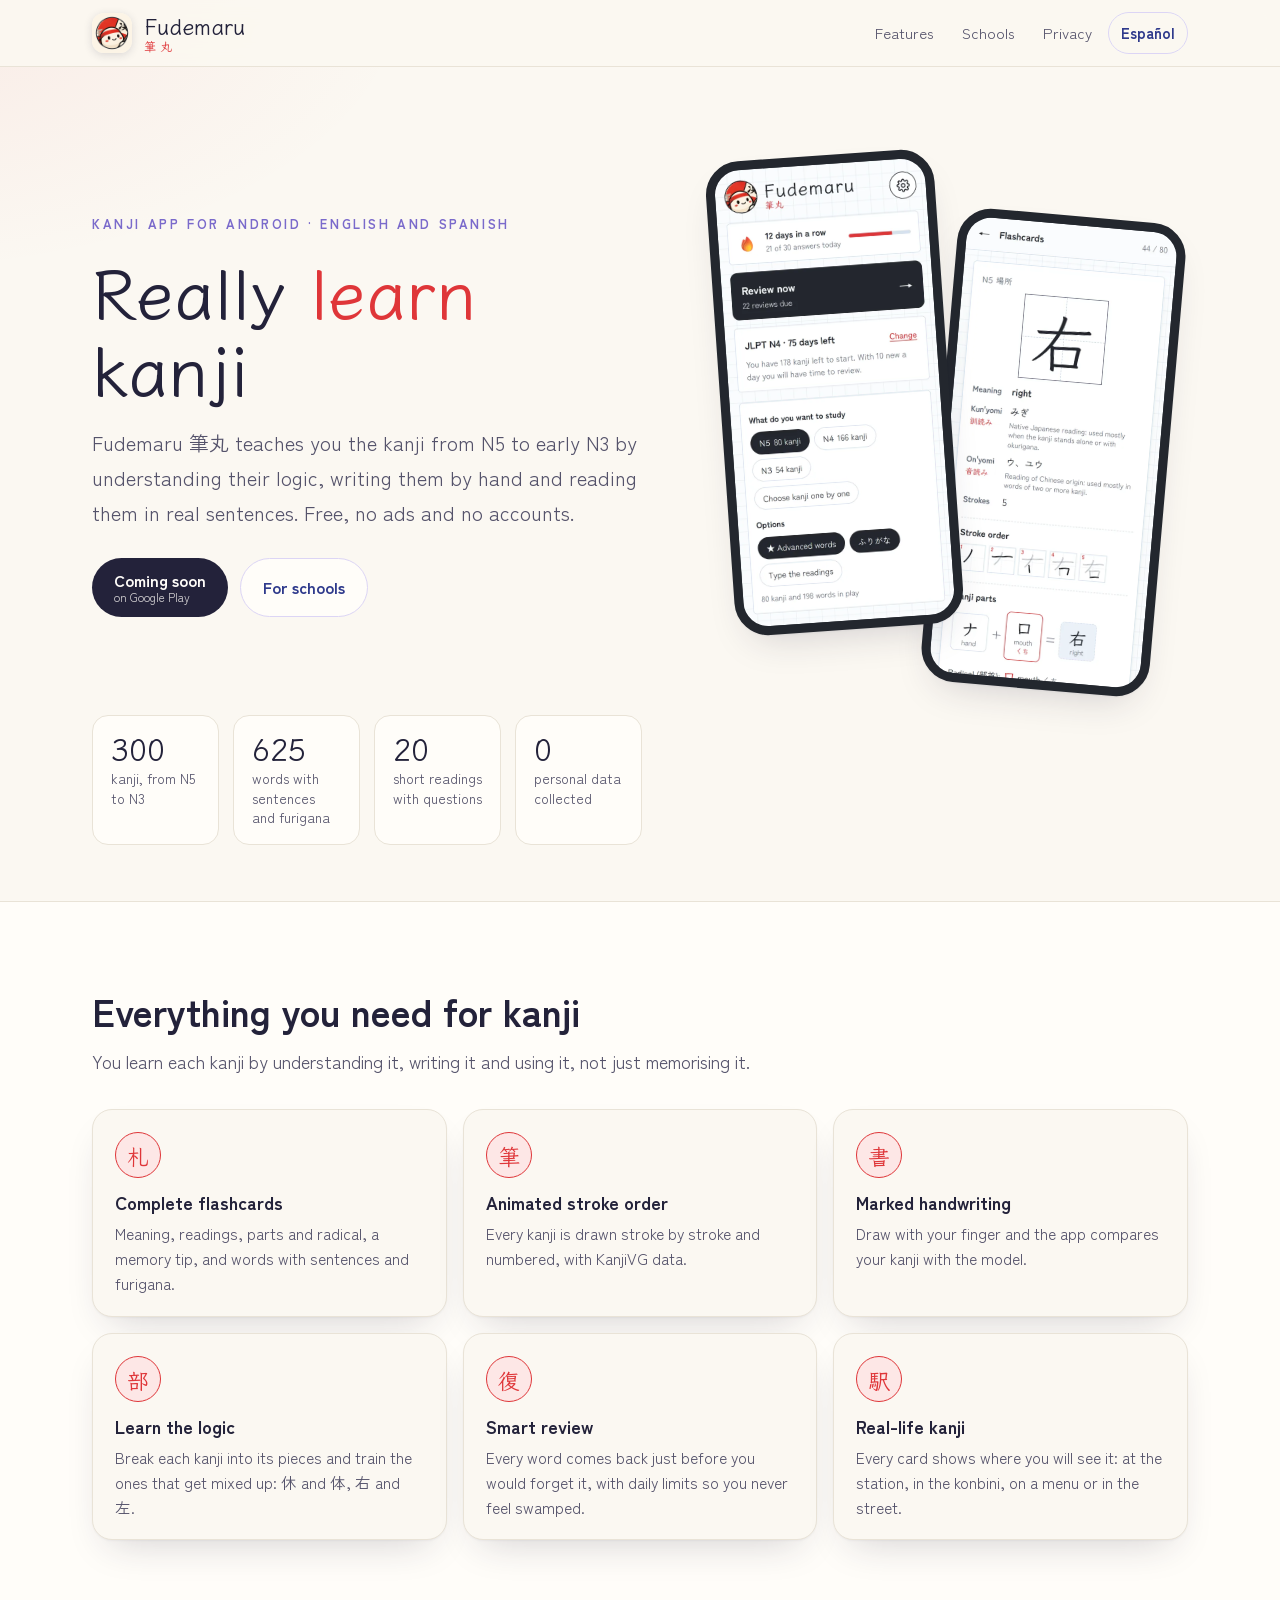
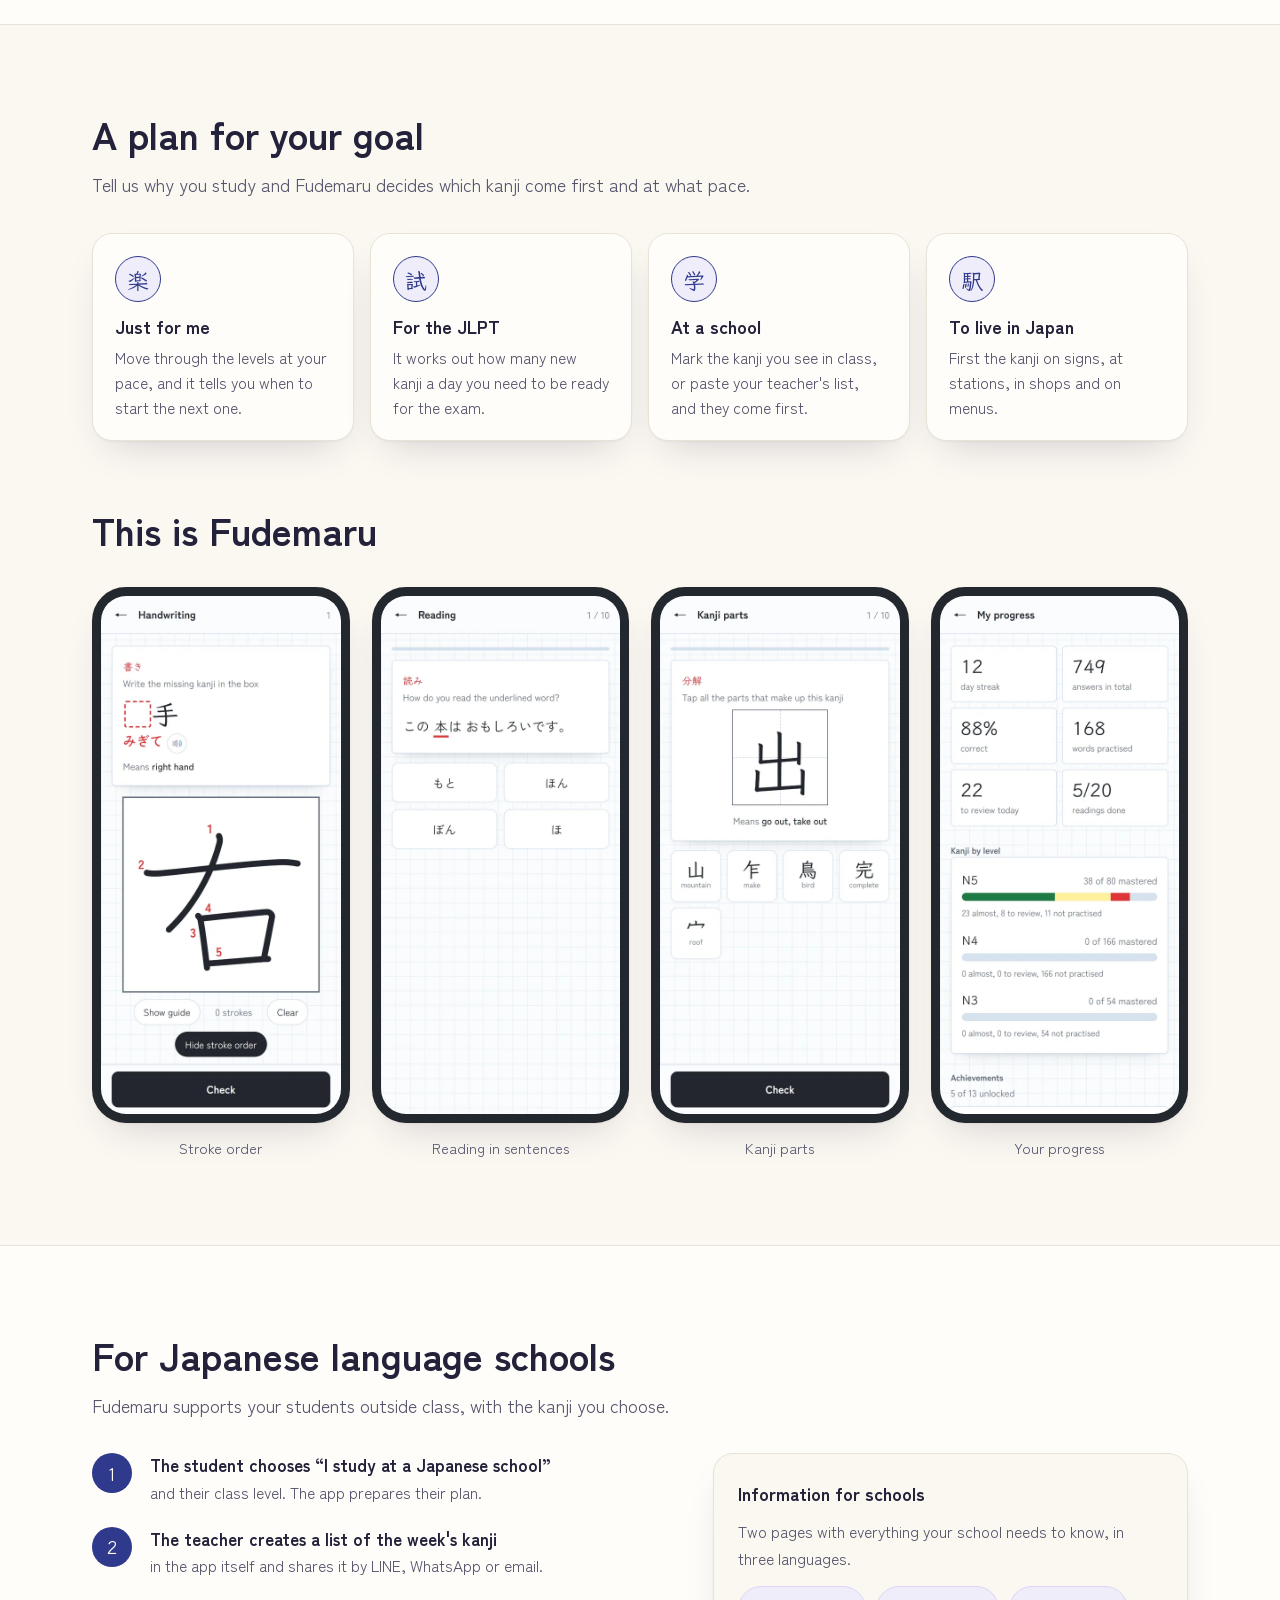
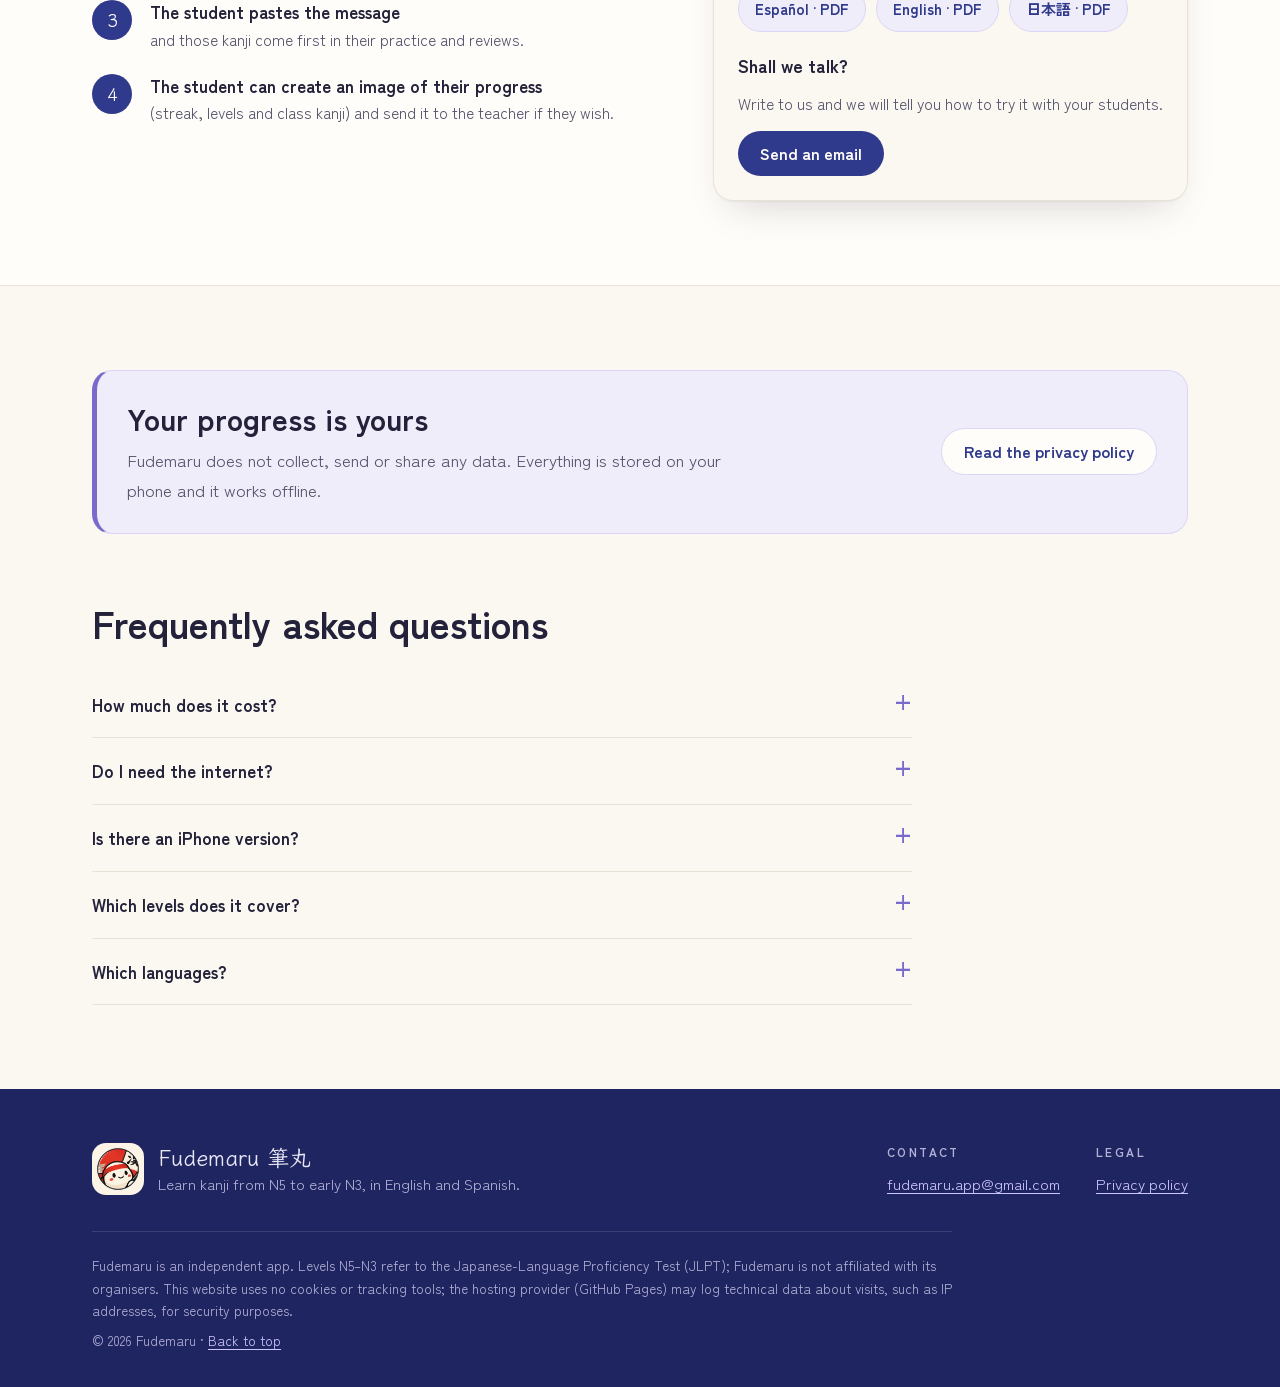
==== en/index.html @ ba8eaf7e "Web de Fudemaru" ====
<!doctype html>
<html lang="en">
<head>
<meta charset="utf-8">
<meta name="viewport" content="width=device-width, initial-scale=1">
<title>Fudemaru 筆丸 · Really learn kanji</title>
<meta name="description" content="Free Android app: 300 kanji from N5 to early N3, with flashcards, stroke order, handwriting, readings and smart review. No ads, no accounts and no internet needed.">
<meta name="theme-color" content="#fbf8f2" media="(prefers-color-scheme: light)">
<meta name="theme-color" content="#15162a" media="(prefers-color-scheme: dark)">
<meta property="og:type" content="website">
<meta property="og:title" content="Fudemaru 筆丸 · Really learn kanji">
<meta property="og:description" content="Free Android app: 300 kanji from N5 to early N3, with flashcards, stroke order, handwriting, readings and smart review. No ads, no accounts and no internet needed.">
<link rel="icon" type="image/png" sizes="32x32" href="../assets/favicon-32.png">
<link rel="apple-touch-icon" href="../assets/icon-180.png">
<link rel="alternate" hreflang="es" href="../index.html">
<link rel="preload" href="../assets/fonts/zen-400.woff2" as="font" type="font/woff2" crossorigin>
<link rel="stylesheet" href="../assets/style.css">
</head>
<body id="top">
<a class="skip" href="#contenido">Skip to content</a>
<header class="site-header"><div class="wrap">
  <a class="brand" href="index.html"><img src="../assets/icon-192.png" alt="" width="40" height="40"><span class="brand-name">Fudemaru<span class="brand-jp" lang="ja">筆丸</span></span></a>
  <nav class="nav" aria-label="Main navigation"><a class="hide-sm" href="#features">Features</a><a class="hide-sm" href="#schools">Schools</a><a class="hide-sm" href="#privacy">Privacy</a><a class="lang" href="../index.html" hreflang="es" lang="es">Español</a></nav>
</div></header>
<main id="contenido">
  <section class="hero"><div class="wrap">
    <div>
      <p class="eyebrow">Kanji app for Android · English and Spanish</p>
      <h1>Really <span class="jp">learn</span> kanji</h1>
      <p class="lead">Fudemaru 筆丸 teaches you the kanji from N5 to early N3 by understanding their logic, writing them by hand and reading them in real sentences. Free, no ads and no accounts.</p>
      <div class="cta"><span class="btn soon"><span>Coming soon<small>on Google Play</small></span></span><a class="btn ghost" href="#schools">For schools</a></div>
    </div>
    <div class="phones"><div class="phone p1"><img src="../assets/shots/en-inicio.webp" alt="" width="540" height="1170"></div><div class="phone p2"><img src="../assets/shots/en-ficha.webp" alt="" width="540" height="1170"></div></div>
  </div><div class="wrap"><div class="stats"><div><b>300</b><span>kanji, from N5 to N3</span></div><div><b>625</b><span>words with sentences and furigana</span></div><div><b>20</b><span>short readings with questions</span></div><div><b>0</b><span>personal data collected</span></div></div></div></section>
  <section class="sec alt" id="features"><div class="wrap">
    <h2>Everything you need for kanji</h2><p class="sub">You learn each kanji by understanding it, writing it and using it, not just memorising it.</p>
    <div class="cards"><div class="card"><span class="k" lang="ja" aria-hidden="true">札</span><h3>Complete flashcards</h3><p>Meaning, readings, parts and radical, a memory tip, and words with sentences and furigana.</p></div><div class="card"><span class="k" lang="ja" aria-hidden="true">筆</span><h3>Animated stroke order</h3><p>Every kanji is drawn stroke by stroke and numbered, with KanjiVG data.</p></div><div class="card"><span class="k" lang="ja" aria-hidden="true">書</span><h3>Marked handwriting</h3><p>Draw with your finger and the app compares your kanji with the model.</p></div><div class="card"><span class="k" lang="ja" aria-hidden="true">部</span><h3>Learn the logic</h3><p>Break each kanji into its pieces and train the ones that get mixed up: 休 and 体, 右 and 左.</p></div><div class="card"><span class="k" lang="ja" aria-hidden="true">復</span><h3>Smart review</h3><p>Every word comes back just before you would forget it, with daily limits so you never feel swamped.</p></div><div class="card"><span class="k" lang="ja" aria-hidden="true">駅</span><h3>Real-life kanji</h3><p>Every card shows where you will see it: at the station, in the konbini, on a menu or in the street.</p></div></div>
  </div></section>
  <section class="sec"><div class="wrap">
    <h2>A plan for your goal</h2><p class="sub">Tell us why you study and Fudemaru decides which kanji come first and at what pace.</p>
    <div class="cards goals"><div class="card"><span class="k" lang="ja" aria-hidden="true">楽</span><h3>Just for me</h3><p>Move through the levels at your pace, and it tells you when to start the next one.</p></div><div class="card"><span class="k" lang="ja" aria-hidden="true">試</span><h3>For the JLPT</h3><p>It works out how many new kanji a day you need to be ready for the exam.</p></div><div class="card"><span class="k" lang="ja" aria-hidden="true">学</span><h3>At a school</h3><p>Mark the kanji you see in class, or paste your teacher's list, and they come first.</p></div><div class="card"><span class="k" lang="ja" aria-hidden="true">駅</span><h3>To live in Japan</h3><p>First the kanji on signs, at stations, in shops and on menus.</p></div></div>
    <h2 style="margin-top:64px">This is Fudemaru</h2>
    <div class="gallery"><figure><div class="phone"><img src="../assets/shots/en-trazo.webp" alt="Stroke order" width="540" height="1170" loading="lazy"></div><figcaption>Stroke order</figcaption></figure><figure><div class="phone"><img src="../assets/shots/en-lectura.webp" alt="Reading in sentences" width="540" height="1170" loading="lazy"></div><figcaption>Reading in sentences</figcaption></figure><figure><div class="phone"><img src="../assets/shots/en-partes.webp" alt="Kanji parts" width="540" height="1170" loading="lazy"></div><figcaption>Kanji parts</figcaption></figure><figure><div class="phone"><img src="../assets/shots/en-progreso.webp" alt="Your progress" width="540" height="1170" loading="lazy"></div><figcaption>Your progress</figcaption></figure></div>
  </div></section>
  <section class="sec alt" id="schools"><div class="wrap">
    <h2>For Japanese language schools</h2><p class="sub">Fudemaru supports your students outside class, with the kanji you choose.</p>
    <div class="school">
      <ol class="steps"><li><b>The student chooses “I study at a Japanese school”</b><span>and their class level. The app prepares their plan.</span></li><li><b>The teacher creates a list of the week's kanji</b><span>in the app itself and shares it by LINE, WhatsApp or email.</span></li><li><b>The student pastes the message</b><span>and those kanji come first in their practice and reviews.</span></li><li><b>The student can create an image of their progress</b><span>(streak, levels and class kanji) and send it to the teacher if they wish.</span></li></ol>
      <div class="panel">
        <h3>Information for schools</h3><p>Two pages with everything your school needs to know, in three languages.</p>
        <div class="dl"><a href="../escuelas/Fudemaru-escuelas-ES.pdf" hreflang="es">Español · PDF</a><a href="../escuelas/Fudemaru-escuelas-EN.pdf" hreflang="en">English · PDF</a><a href="../escuelas/Fudemaru-escuelas-JA.pdf" hreflang="ja" lang="ja">日本語 · PDF</a></div>
        <h3>Shall we talk?</h3><p>Write to us and we will tell you how to try it with your students.</p>
        <a class="btn primary" href="mailto:fudemaru.app@gmail.com">Send an email</a>
      </div>
    </div>
  </div></section>
  <section class="sec" id="privacy"><div class="wrap">
    <div class="privacy"><div><h2>Your progress is yours</h2><p>Fudemaru does not collect, send or share any data. Everything is stored on your phone and it works offline.</p></div><a class="btn ghost" href="https://john141423.github.io/fudemaru-privacy/en/">Read the privacy policy</a></div>
    <h2 style="margin-top:64px">Frequently asked questions</h2>
    <div class="faq"><details><summary>How much does it cost?</summary><p>Nothing. Fudemaru is free and has no ads.</p></details><details><summary>Do I need the internet?</summary><p>No. Everything works offline: the fonts, the kanji and the voice are inside the app or the phone.</p></details><details><summary>Is there an iPhone version?</summary><p>For now, Android only.</p></details><details><summary>Which levels does it cover?</summary><p>All of N5 and N4 plus early N3: 300 kanji. We are working on expanding it.</p></details><details><summary>Which languages?</summary><p>English and Spanish. You can switch in Options.</p></details></div>
  </div></section>
</main>
<footer class="site-footer"><div class="wrap">
  <div class="foot-top">
    <div class="foot-brand"><img src="../assets/icon-192.png" alt="" width="52" height="52"><div><b>Fudemaru <span lang="ja">筆丸</span></b><p>Learn kanji from N5 to early N3, in English and Spanish.</p></div></div>
    <div class="foot-cols">
      <div><h3>Contact</h3><p><a href="mailto:fudemaru.app@gmail.com">fudemaru.app@gmail.com</a></p></div>
      <div><h3>Legal</h3><p><a href="https://john141423.github.io/fudemaru-privacy/en/">Privacy policy</a></p></div>
    </div>
  </div>
  <p class="foot-note">Fudemaru is an independent app. Levels N5–N3 refer to the Japanese-Language Proficiency Test (JLPT); Fudemaru is not affiliated with its organisers. This website uses no cookies or tracking tools; the hosting provider (GitHub Pages) may log technical data about visits, such as IP addresses, for security purposes.</p>
  <p class="foot-note" style="margin-top:8px;border:0;padding:0">© 2026 Fudemaru · <a href="#top">Back to top</a></p>
</div></footer>
</body>
</html>
---- assets/style.css ----
/* Fudemaru 筆丸 · web de presentación
   Misma familia que la web de privacidad: crema, índigo y violeta suave, con el rojo de la app como acento.
   Sin dependencias externas: fuentes recortadas en assets/fonts (SIL OFL 1.1). */
@font-face{font-family:"Zen Kaku Gothic New";font-weight:400;font-style:normal;font-display:swap;src:url("fonts/zen-400.woff2") format("woff2")}
@font-face{font-family:"Zen Kaku Gothic New";font-weight:700;font-style:normal;font-display:swap;src:url("fonts/zen-700.woff2") format("woff2")}
@font-face{font-family:"Klee One";font-weight:600;font-style:normal;font-display:swap;src:url("fonts/klee-600.woff2") format("woff2")}

:root{
  --bg:#fbf8f2; --surface:#fffdf9; --ink:#23223a; --ink-2:#55536b; --muted:#85829a;
  --indigo:#2f3a8c; --indigo-deep:#1f2560; --violet:#7a6acb; --violet-soft:#f0edfb; --violet-line:#dcd5f5;
  --red:#df3639; --red-soft:#fde7e6; --line:#e9e3d7;
  --radius:20px; --shadow:0 1px 2px rgba(35,34,58,.04),0 18px 40px -18px rgba(35,34,58,.22);
  --sans:"Zen Kaku Gothic New",system-ui,-apple-system,"Segoe UI",Roboto,"Hiragino Sans","Noto Sans JP",sans-serif;
  --display:"Klee One","Zen Kaku Gothic New",serif;
  color-scheme:light;
}
@media (prefers-color-scheme:dark){
  :root{
    --bg:#15162a; --surface:#1c1e37; --ink:#ecebf6; --ink-2:#b4b2cc; --muted:#8f8daa;
    --indigo:#aab2ff; --indigo-deep:#c9ceff; --violet:#b6a9f5; --violet-soft:#25244a; --violet-line:#3a3770;
    --red:#ff8a80; --red-soft:#4a2f2d; --line:#2d2f4d;
    --shadow:0 1px 2px rgba(0,0,0,.3),0 18px 40px -18px rgba(0,0,0,.6);
    color-scheme:dark;
  }
}
*,*::before,*::after{box-sizing:border-box}
html{-webkit-text-size-adjust:100%;scroll-behavior:smooth}
@media (prefers-reduced-motion:reduce){html{scroll-behavior:auto}}
body{margin:0;font-family:var(--sans);font-size:17px;line-height:1.75;color:var(--ink);
  background:radial-gradient(1200px 560px at 85% -10%,rgba(122,106,203,.14),transparent 62%),radial-gradient(900px 460px at -10% 0%,rgba(223,54,57,.07),transparent 60%),var(--bg);background-repeat:no-repeat}
img{max-width:100%;height:auto;display:block}
a{color:var(--indigo);text-underline-offset:3px}
a:hover{color:var(--violet)}
:focus-visible{outline:3px solid var(--violet);outline-offset:3px;border-radius:8px}
.wrap{width:100%;max-width:1160px;margin:0 auto;padding:0 clamp(16px,4vw,32px)}
.skip{position:absolute;left:-9999px;top:8px;background:var(--surface);padding:8px 14px;border-radius:10px;z-index:20}
.skip:focus{left:16px}
section{scroll-margin-top:84px}

/* cabecera */
.site-header{position:sticky;top:0;z-index:10;background:var(--bg);background:color-mix(in srgb,var(--bg) 86%,transparent);backdrop-filter:saturate(1.4) blur(10px);-webkit-backdrop-filter:saturate(1.4) blur(10px);border-bottom:1px solid var(--line)}
.site-header .wrap{display:flex;align-items:center;justify-content:space-between;gap:16px;min-height:66px}
.brand{display:flex;align-items:center;gap:12px;color:var(--ink);text-decoration:none}
.brand img{width:40px;height:40px;border-radius:12px;box-shadow:0 2px 8px rgba(35,34,58,.15)}
.brand-name{font-family:var(--display);font-weight:600;font-size:22px;line-height:1}
.brand-jp{display:block;font-size:12px;letter-spacing:.3em;color:var(--red);margin-top:4px}
.nav{display:flex;align-items:center;gap:4px;font-size:15px}
.nav a{color:var(--ink-2);text-decoration:none;padding:7px 12px;border-radius:999px}
.nav a:hover{color:var(--indigo);background:var(--violet-soft)}
.nav .lang{border:1px solid var(--violet-line);color:var(--indigo);font-weight:700}

/* portada */
.hero{padding:clamp(40px,7vw,88px) 0 clamp(30px,5vw,56px)}
.hero .wrap{display:grid;grid-template-columns:minmax(0,1.05fr) minmax(0,.95fr);gap:48px;align-items:center}
.eyebrow{margin:0 0 14px;font-size:13px;font-weight:700;letter-spacing:.2em;text-transform:uppercase;color:var(--violet)}
h1{font-family:var(--display);font-weight:600;font-size:clamp(2.6rem,6.6vw,4.4rem);line-height:1.1;margin:0}
h1 .jp{color:var(--red)}
.lead{font-size:clamp(17px,2vw,20px);color:var(--ink-2);margin:20px 0 0;max-width:560px}
.cta{display:flex;flex-wrap:wrap;gap:12px;margin-top:28px}
.btn{display:inline-flex;align-items:center;gap:10px;padding:13px 22px;border-radius:999px;font-weight:700;font-size:16px;text-decoration:none;line-height:1.2}
.btn.primary{background:var(--indigo);color:var(--surface)}
.btn.primary:hover{background:var(--violet);color:var(--surface)}
.btn.ghost{border:1.5px solid var(--violet-line);color:var(--indigo);background:var(--surface)}
.btn.soon{background:var(--ink);color:var(--surface);cursor:default}
.btn.soon small{display:block;font-weight:400;font-size:12px;opacity:.8}
@media (prefers-color-scheme:dark){.btn.primary,.btn.primary:hover,.btn.soon{color:#15162a}}
.phones{position:relative;min-height:520px}
.phone{position:absolute;width:min(260px,46%);border-radius:34px;border:9px solid #23272e;background:#23272e;overflow:hidden;box-shadow:var(--shadow)}
.phone img{width:100%;aspect-ratio:1080/2340;object-fit:cover;object-position:top}
.phones .p1{left:6%;top:0;transform:rotate(-4deg);z-index:2}
.phones .p2{right:4%;top:60px;transform:rotate(5deg)}
.stats{display:grid;grid-template-columns:repeat(4,minmax(0,1fr));gap:14px;margin-top:40px}
.stats div{background:var(--surface);border:1px solid var(--line);border-radius:16px;padding:16px 18px}
.stats b{display:block;font-family:var(--display);font-weight:600;font-size:30px;line-height:1.1;color:var(--ink)}
.stats span{color:var(--ink-2);font-size:14px;line-height:1.4;display:block;margin-top:4px}

/* secciones */
.sec{padding:clamp(44px,7vw,84px) 0}
.sec.alt{background:var(--surface);border-top:1px solid var(--line);border-bottom:1px solid var(--line)}
.sec h2{font-size:clamp(1.7rem,3.6vw,2.4rem);line-height:1.25;margin:0;max-width:720px}
.sec .sub{color:var(--ink-2);margin:12px 0 0;max-width:680px;font-size:18px}
.cards{display:grid;grid-template-columns:repeat(3,minmax(0,1fr));gap:16px;margin-top:32px}
.card{background:var(--surface);border:1px solid var(--line);border-radius:var(--radius);padding:22px 22px 20px;box-shadow:var(--shadow)}
.sec.alt .card{background:var(--bg)}
.card .k{display:grid;place-items:center;width:46px;height:46px;border-radius:50%;border:1.5px solid var(--red);color:var(--red);background:var(--red-soft);font-family:var(--display);font-weight:600;font-size:22px;line-height:1;margin-bottom:12px}
.card h3{margin:0;font-size:18px;line-height:1.4}
.card p{margin:6px 0 0;color:var(--ink-2);font-size:15.5px;line-height:1.6}
.goals{grid-template-columns:repeat(4,minmax(0,1fr))}
.goals .card .k{border-color:var(--indigo);color:var(--indigo);background:var(--violet-soft)}
.gallery{display:grid;grid-template-columns:repeat(4,minmax(0,1fr));gap:22px;margin-top:34px}
.gallery figure{margin:0}
.gallery .phone{position:static;width:100%;transform:none}
.gallery figcaption{text-align:center;color:var(--ink-2);font-size:14.5px;margin-top:12px}

/* escuelas */
.school{display:grid;grid-template-columns:minmax(0,1.1fr) minmax(0,.9fr);gap:40px;align-items:start;margin-top:32px}
.steps{list-style:none;margin:0;padding:0;counter-reset:st}
.steps li{position:relative;padding:0 0 22px 58px;counter-increment:st}
.steps li::before{content:counter(st);position:absolute;left:0;top:0;width:40px;height:40px;border-radius:50%;background:var(--indigo);color:var(--surface);display:grid;place-items:center;font-family:var(--display);font-weight:600;font-size:18px}
@media (prefers-color-scheme:dark){.steps li::before{color:#15162a}}
.steps b{display:block;font-size:17px;line-height:1.45}
.steps span{display:block;color:var(--ink-2);font-size:15.5px;line-height:1.6;margin-top:2px}
.panel{background:var(--surface);border:1px solid var(--line);border-radius:var(--radius);padding:24px;box-shadow:var(--shadow)}
.sec.alt .panel{background:var(--bg)}
.panel h3{margin:0 0 8px;font-size:18px}
.panel p{margin:0 0 14px;color:var(--ink-2);font-size:15.5px}
.dl{display:flex;flex-wrap:wrap;gap:10px;margin:6px 0 18px}
.dl a{display:inline-flex;align-items:center;gap:8px;padding:9px 16px;border-radius:999px;border:1.5px solid var(--violet-line);background:var(--violet-soft);color:var(--indigo);text-decoration:none;font-weight:700;font-size:15px}
.dl a:hover{border-color:var(--violet)}

/* privacidad y preguntas */
.privacy{display:flex;flex-wrap:wrap;align-items:center;justify-content:space-between;gap:20px;background:var(--violet-soft);border:1px solid var(--violet-line);border-left:5px solid var(--violet);border-radius:var(--radius);padding:28px 30px}
.privacy h2{font-size:clamp(1.4rem,3vw,1.9rem)}
.privacy p{margin:8px 0 0;color:var(--ink-2);max-width:640px}
.faq{max-width:820px;margin-top:26px}
.faq details{border-bottom:1px solid var(--line);padding:4px 0}
.faq summary{cursor:pointer;list-style:none;display:flex;justify-content:space-between;gap:16px;padding:14px 0;font-weight:700;font-size:17px}
.faq summary::-webkit-details-marker{display:none}
.faq summary::after{content:"+";color:var(--violet);font-size:22px;line-height:1}
.faq details[open] summary::after{content:"−"}
.faq p{margin:0 0 16px;color:var(--ink-2)}

/* pie */
.site-footer{background:#1f2560;color:#e8e7f6;padding:52px 0 36px;font-size:15px}
@media (prefers-color-scheme:dark){.site-footer{background:#0f1024}}
.site-footer a{color:#cdc5ff}
.foot-top{display:flex;flex-wrap:wrap;justify-content:space-between;gap:28px}
.foot-brand{display:flex;gap:14px;align-items:center;max-width:440px}
.foot-brand img{width:52px;height:52px;border-radius:14px}
.foot-brand b{display:block;font-family:var(--display);font-weight:600;font-size:22px;line-height:1.2}
.foot-brand p{margin:4px 0 0;color:#b3b1d6;line-height:1.5}
.foot-cols{display:flex;flex-wrap:wrap;gap:36px}
.foot-cols h3{margin:0 0 8px;font-size:12px;letter-spacing:.2em;text-transform:uppercase;color:#b3b1d6}
.foot-cols p{margin:0;line-height:1.8}
.foot-note{margin:34px 0 0;padding-top:22px;border-top:1px solid rgba(255,255,255,.12);color:#b3b1d6;font-size:13.5px;line-height:1.65;max-width:860px}

/* tableta y móvil */
@media (max-width:980px){
  .hero .wrap,.school{grid-template-columns:minmax(0,1fr)}
  .phones{min-height:440px;max-width:520px;margin:10px auto 0;width:100%}
  .cards{grid-template-columns:repeat(2,minmax(0,1fr))}
  .goals{grid-template-columns:repeat(2,minmax(0,1fr))}
  .gallery{grid-template-columns:repeat(4,minmax(200px,1fr));overflow-x:auto;scroll-snap-type:x mandatory;padding-bottom:10px}
  .gallery figure{scroll-snap-align:start}
  .stats{grid-template-columns:repeat(2,minmax(0,1fr))}
}
@media (max-width:600px){
  body{font-size:16px}
  .nav .hide-sm{display:none}
  .cards,.goals{grid-template-columns:minmax(0,1fr)}
  .phones{min-height:380px}
  .phone{border-width:7px;border-radius:28px}
  .gallery{grid-template-columns:repeat(4,72%)}
  .privacy{padding:22px}
}
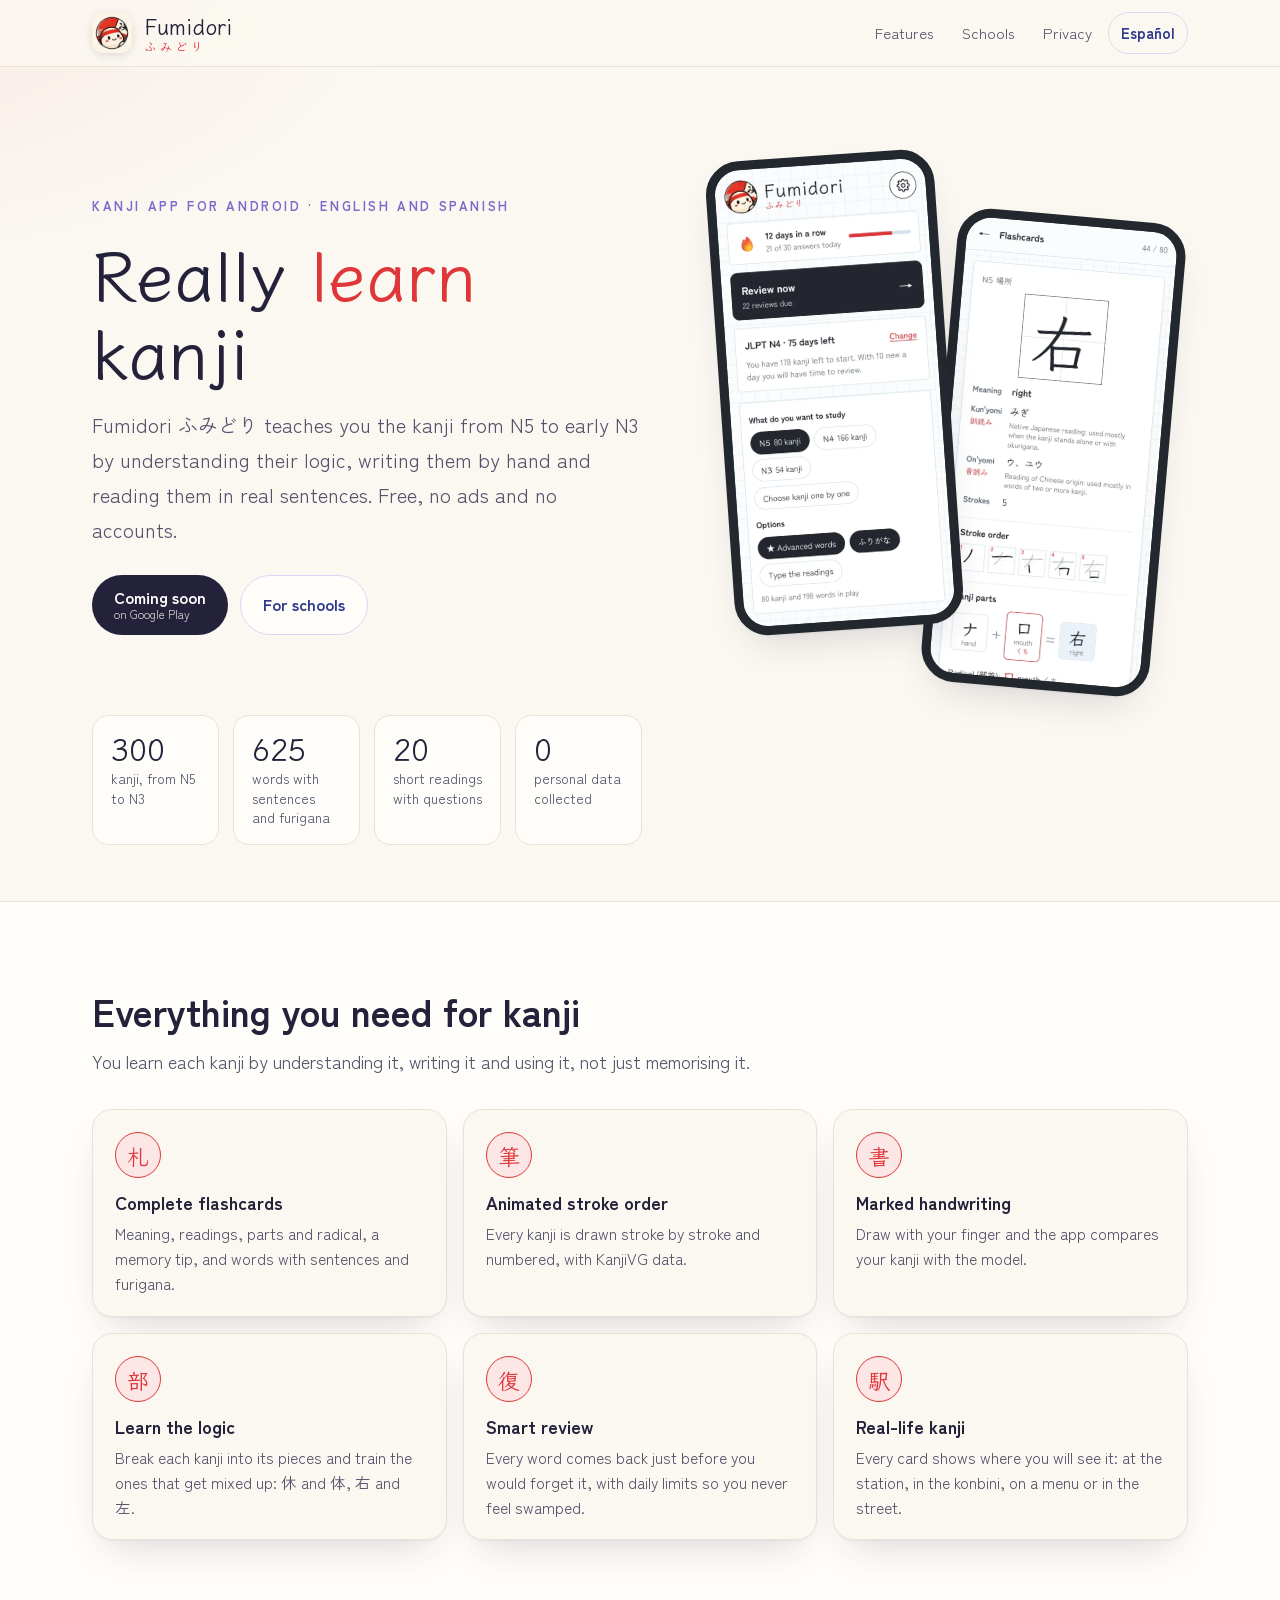
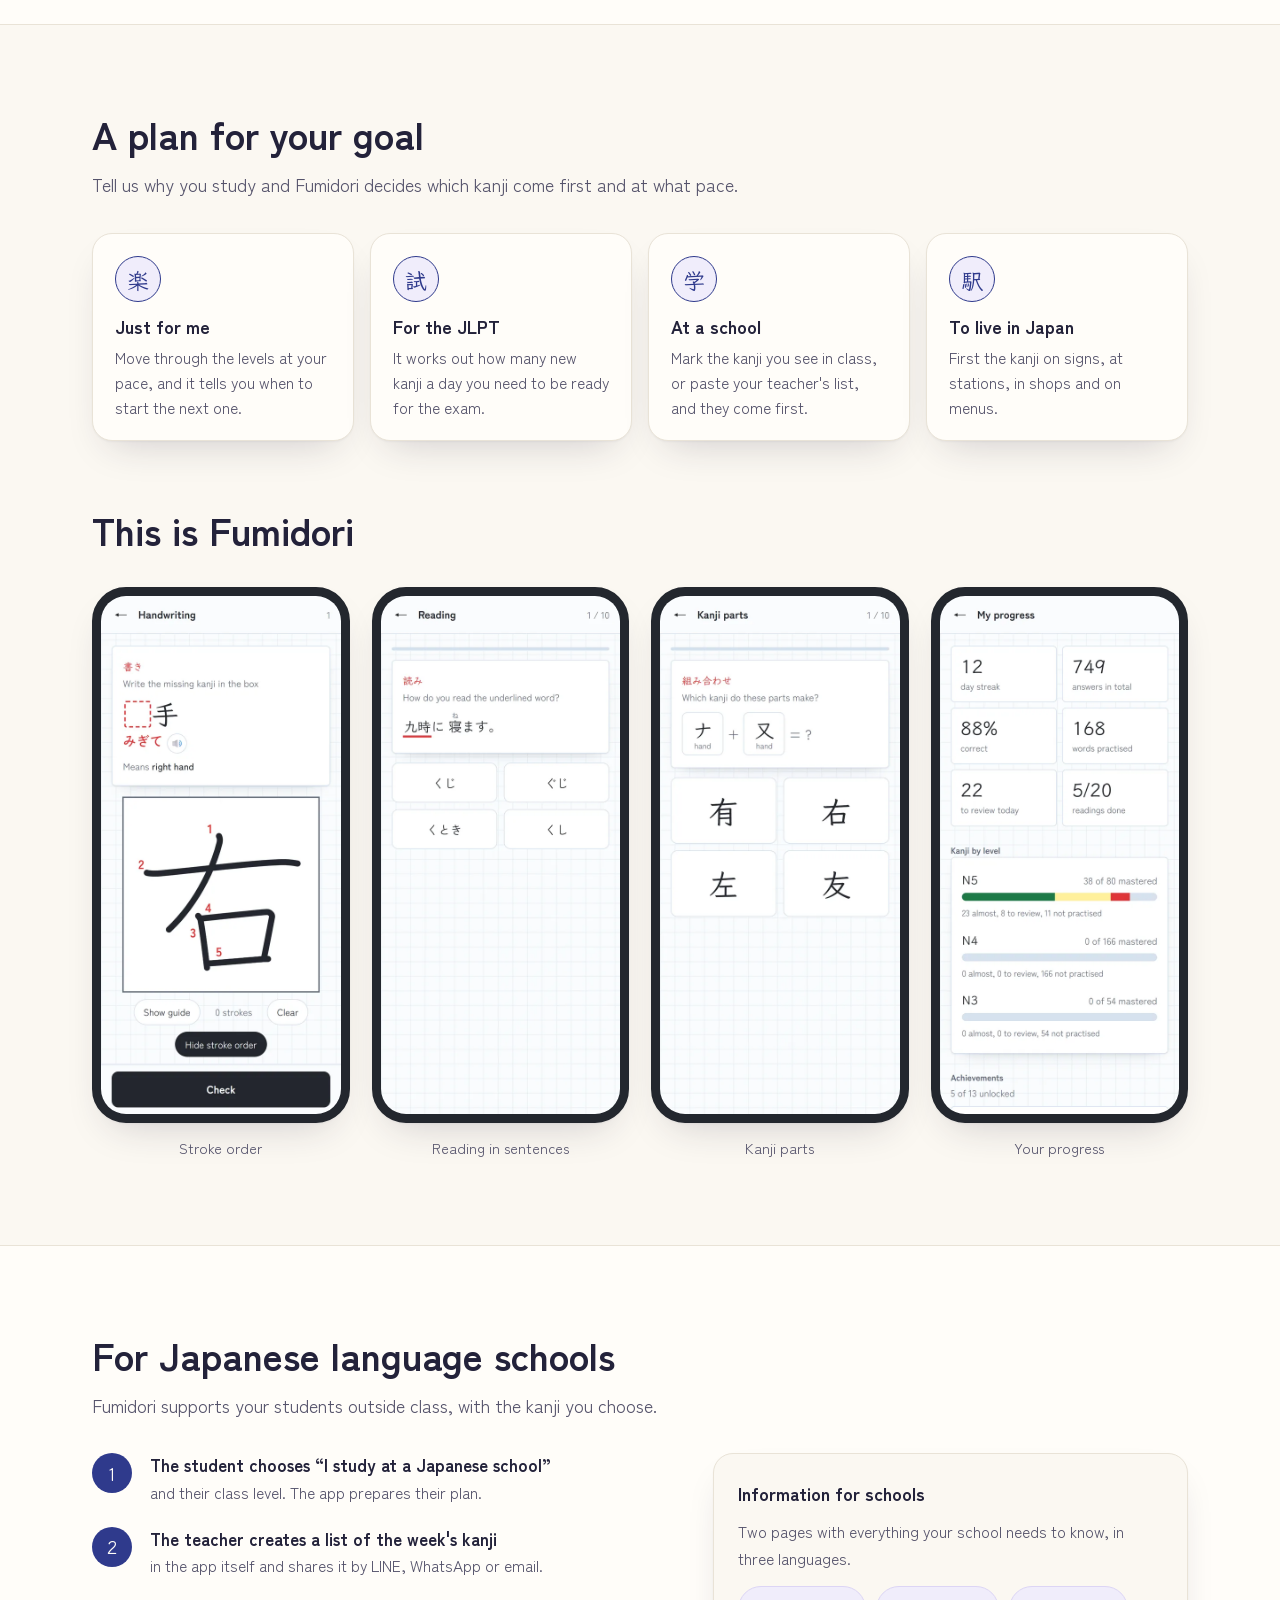
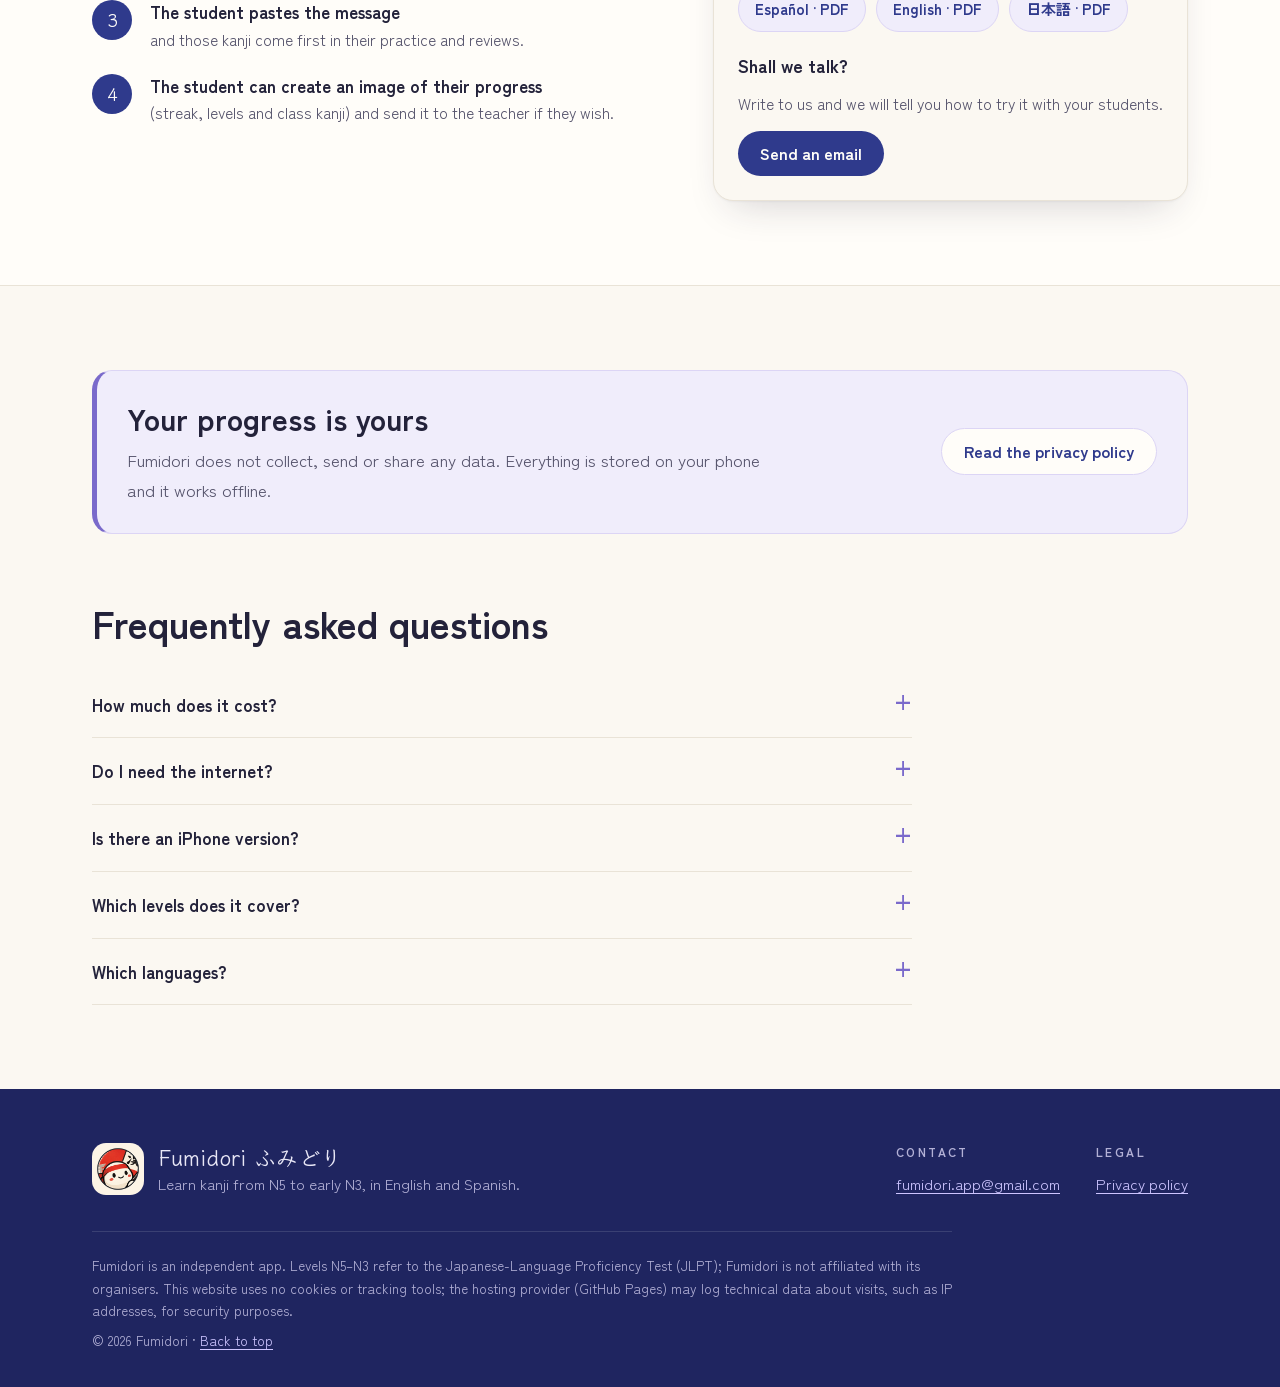
==== commit f180613b: "Actualizar la web (2026-11-03)" ====
--- a/en/index.html
+++ b/en/index.html
@@ -3,12 +3,12 @@
 <head>
 <meta charset="utf-8">
 <meta name="viewport" content="width=device-width, initial-scale=1">
-<title>Fudemaru 筆丸 · Really learn kanji</title>
+<title>Fumidori ふみどり · Really learn kanji</title>
 <meta name="description" content="Free Android app: 300 kanji from N5 to early N3, with flashcards, stroke order, handwriting, readings and smart review. No ads, no accounts and no internet needed.">
 <meta name="theme-color" content="#fbf8f2" media="(prefers-color-scheme: light)">
 <meta name="theme-color" content="#15162a" media="(prefers-color-scheme: dark)">
 <meta property="og:type" content="website">
-<meta property="og:title" content="Fudemaru 筆丸 · Really learn kanji">
+<meta property="og:title" content="Fumidori ふみどり · Really learn kanji">
 <meta property="og:description" content="Free Android app: 300 kanji from N5 to early N3, with flashcards, stroke order, handwriting, readings and smart review. No ads, no accounts and no internet needed.">
 <link rel="icon" type="image/png" sizes="32x32" href="../assets/favicon-32.png">
 <link rel="apple-touch-icon" href="../assets/icon-180.png">
@@ -19,7 +19,7 @@
 <body id="top">
 <a class="skip" href="#contenido">Skip to content</a>
 <header class="site-header"><div class="wrap">
-  <a class="brand" href="index.html"><img src="../assets/icon-192.png" alt="" width="40" height="40"><span class="brand-name">Fudemaru<span class="brand-jp" lang="ja">筆丸</span></span></a>
+  <a class="brand" href="index.html"><img src="../assets/icon-192.png" alt="" width="40" height="40"><span class="brand-name">Fumidori<span class="brand-jp" lang="ja">ふみどり</span></span></a>
   <nav class="nav" aria-label="Main navigation"><a class="hide-sm" href="#features">Features</a><a class="hide-sm" href="#schools">Schools</a><a class="hide-sm" href="#privacy">Privacy</a><a class="lang" href="../index.html" hreflang="es" lang="es">Español</a></nav>
 </div></header>
 <main id="contenido">
@@ -27,7 +27,7 @@
     <div>
       <p class="eyebrow">Kanji app for Android · English and Spanish</p>
       <h1>Really <span class="jp">learn</span> kanji</h1>
-      <p class="lead">Fudemaru 筆丸 teaches you the kanji from N5 to early N3 by understanding their logic, writing them by hand and reading them in real sentences. Free, no ads and no accounts.</p>
+      <p class="lead">Fumidori ふみどり teaches you the kanji from N5 to early N3 by understanding their logic, writing them by hand and reading them in real sentences. Free, no ads and no accounts.</p>
       <div class="cta"><span class="btn soon"><span>Coming soon<small>on Google Play</small></span></span><a class="btn ghost" href="#schools">For schools</a></div>
     </div>
     <div class="phones"><div class="phone p1"><img src="../assets/shots/en-inicio.webp" alt="" width="540" height="1170"></div><div class="phone p2"><img src="../assets/shots/en-ficha.webp" alt="" width="540" height="1170"></div></div>
@@ -37,39 +37,39 @@
     <div class="cards"><div class="card"><span class="k" lang="ja" aria-hidden="true">札</span><h3>Complete flashcards</h3><p>Meaning, readings, parts and radical, a memory tip, and words with sentences and furigana.</p></div><div class="card"><span class="k" lang="ja" aria-hidden="true">筆</span><h3>Animated stroke order</h3><p>Every kanji is drawn stroke by stroke and numbered, with KanjiVG data.</p></div><div class="card"><span class="k" lang="ja" aria-hidden="true">書</span><h3>Marked handwriting</h3><p>Draw with your finger and the app compares your kanji with the model.</p></div><div class="card"><span class="k" lang="ja" aria-hidden="true">部</span><h3>Learn the logic</h3><p>Break each kanji into its pieces and train the ones that get mixed up: 休 and 体, 右 and 左.</p></div><div class="card"><span class="k" lang="ja" aria-hidden="true">復</span><h3>Smart review</h3><p>Every word comes back just before you would forget it, with daily limits so you never feel swamped.</p></div><div class="card"><span class="k" lang="ja" aria-hidden="true">駅</span><h3>Real-life kanji</h3><p>Every card shows where you will see it: at the station, in the konbini, on a menu or in the street.</p></div></div>
   </div></section>
   <section class="sec"><div class="wrap">
-    <h2>A plan for your goal</h2><p class="sub">Tell us why you study and Fudemaru decides which kanji come first and at what pace.</p>
+    <h2>A plan for your goal</h2><p class="sub">Tell us why you study and Fumidori decides which kanji come first and at what pace.</p>
     <div class="cards goals"><div class="card"><span class="k" lang="ja" aria-hidden="true">楽</span><h3>Just for me</h3><p>Move through the levels at your pace, and it tells you when to start the next one.</p></div><div class="card"><span class="k" lang="ja" aria-hidden="true">試</span><h3>For the JLPT</h3><p>It works out how many new kanji a day you need to be ready for the exam.</p></div><div class="card"><span class="k" lang="ja" aria-hidden="true">学</span><h3>At a school</h3><p>Mark the kanji you see in class, or paste your teacher's list, and they come first.</p></div><div class="card"><span class="k" lang="ja" aria-hidden="true">駅</span><h3>To live in Japan</h3><p>First the kanji on signs, at stations, in shops and on menus.</p></div></div>
-    <h2 style="margin-top:64px">This is Fudemaru</h2>
+    <h2 style="margin-top:64px">This is Fumidori</h2>
     <div class="gallery"><figure><div class="phone"><img src="../assets/shots/en-trazo.webp" alt="Stroke order" width="540" height="1170" loading="lazy"></div><figcaption>Stroke order</figcaption></figure><figure><div class="phone"><img src="../assets/shots/en-lectura.webp" alt="Reading in sentences" width="540" height="1170" loading="lazy"></div><figcaption>Reading in sentences</figcaption></figure><figure><div class="phone"><img src="../assets/shots/en-partes.webp" alt="Kanji parts" width="540" height="1170" loading="lazy"></div><figcaption>Kanji parts</figcaption></figure><figure><div class="phone"><img src="../assets/shots/en-progreso.webp" alt="Your progress" width="540" height="1170" loading="lazy"></div><figcaption>Your progress</figcaption></figure></div>
   </div></section>
   <section class="sec alt" id="schools"><div class="wrap">
-    <h2>For Japanese language schools</h2><p class="sub">Fudemaru supports your students outside class, with the kanji you choose.</p>
+    <h2>For Japanese language schools</h2><p class="sub">Fumidori supports your students outside class, with the kanji you choose.</p>
     <div class="school">
       <ol class="steps"><li><b>The student chooses “I study at a Japanese school”</b><span>and their class level. The app prepares their plan.</span></li><li><b>The teacher creates a list of the week's kanji</b><span>in the app itself and shares it by LINE, WhatsApp or email.</span></li><li><b>The student pastes the message</b><span>and those kanji come first in their practice and reviews.</span></li><li><b>The student can create an image of their progress</b><span>(streak, levels and class kanji) and send it to the teacher if they wish.</span></li></ol>
       <div class="panel">
         <h3>Information for schools</h3><p>Two pages with everything your school needs to know, in three languages.</p>
-        <div class="dl"><a href="../escuelas/Fudemaru-escuelas-ES.pdf" hreflang="es">Español · PDF</a><a href="../escuelas/Fudemaru-escuelas-EN.pdf" hreflang="en">English · PDF</a><a href="../escuelas/Fudemaru-escuelas-JA.pdf" hreflang="ja" lang="ja">日本語 · PDF</a></div>
+        <div class="dl"><a href="../escuelas/Fumidori-escuelas-ES.pdf" hreflang="es">Español · PDF</a><a href="../escuelas/Fumidori-escuelas-EN.pdf" hreflang="en">English · PDF</a><a href="../escuelas/Fumidori-escuelas-JA.pdf" hreflang="ja" lang="ja">日本語 · PDF</a></div>
         <h3>Shall we talk?</h3><p>Write to us and we will tell you how to try it with your students.</p>
-        <a class="btn primary" href="mailto:fudemaru.app@gmail.com">Send an email</a>
+        <a class="btn primary" href="mailto:fumidori.app@gmail.com">Send an email</a>
       </div>
     </div>
   </div></section>
   <section class="sec" id="privacy"><div class="wrap">
-    <div class="privacy"><div><h2>Your progress is yours</h2><p>Fudemaru does not collect, send or share any data. Everything is stored on your phone and it works offline.</p></div><a class="btn ghost" href="https://john141423.github.io/fudemaru-privacy/en/">Read the privacy policy</a></div>
+    <div class="privacy"><div><h2>Your progress is yours</h2><p>Fumidori does not collect, send or share any data. Everything is stored on your phone and it works offline.</p></div><a class="btn ghost" href="https://john141423.github.io/fumidori-privacy/en/">Read the privacy policy</a></div>
     <h2 style="margin-top:64px">Frequently asked questions</h2>
-    <div class="faq"><details><summary>How much does it cost?</summary><p>Nothing. Fudemaru is free and has no ads.</p></details><details><summary>Do I need the internet?</summary><p>No. Everything works offline: the fonts, the kanji and the voice are inside the app or the phone.</p></details><details><summary>Is there an iPhone version?</summary><p>For now, Android only.</p></details><details><summary>Which levels does it cover?</summary><p>All of N5 and N4 plus early N3: 300 kanji. We are working on expanding it.</p></details><details><summary>Which languages?</summary><p>English and Spanish. You can switch in Options.</p></details></div>
+    <div class="faq"><details><summary>How much does it cost?</summary><p>Nothing. Fumidori is free and has no ads.</p></details><details><summary>Do I need the internet?</summary><p>No. Everything works offline: the fonts, the kanji and the voice are inside the app or the phone.</p></details><details><summary>Is there an iPhone version?</summary><p>For now, Android only.</p></details><details><summary>Which levels does it cover?</summary><p>All of N5 and N4 plus early N3: 300 kanji. We are working on expanding it.</p></details><details><summary>Which languages?</summary><p>English and Spanish. You can switch in Options.</p></details></div>
   </div></section>
 </main>
 <footer class="site-footer"><div class="wrap">
   <div class="foot-top">
-    <div class="foot-brand"><img src="../assets/icon-192.png" alt="" width="52" height="52"><div><b>Fudemaru <span lang="ja">筆丸</span></b><p>Learn kanji from N5 to early N3, in English and Spanish.</p></div></div>
+    <div class="foot-brand"><img src="../assets/icon-192.png" alt="" width="52" height="52"><div><b>Fumidori <span lang="ja">ふみどり</span></b><p>Learn kanji from N5 to early N3, in English and Spanish.</p></div></div>
     <div class="foot-cols">
-      <div><h3>Contact</h3><p><a href="mailto:fudemaru.app@gmail.com">fudemaru.app@gmail.com</a></p></div>
-      <div><h3>Legal</h3><p><a href="https://john141423.github.io/fudemaru-privacy/en/">Privacy policy</a></p></div>
+      <div><h3>Contact</h3><p><a href="mailto:fumidori.app@gmail.com">fumidori.app@gmail.com</a></p></div>
+      <div><h3>Legal</h3><p><a href="https://john141423.github.io/fumidori-privacy/en/">Privacy policy</a></p></div>
     </div>
   </div>
-  <p class="foot-note">Fudemaru is an independent app. Levels N5–N3 refer to the Japanese-Language Proficiency Test (JLPT); Fudemaru is not affiliated with its organisers. This website uses no cookies or tracking tools; the hosting provider (GitHub Pages) may log technical data about visits, such as IP addresses, for security purposes.</p>
-  <p class="foot-note" style="margin-top:8px;border:0;padding:0">© 2026 Fudemaru · <a href="#top">Back to top</a></p>
+  <p class="foot-note">Fumidori is an independent app. Levels N5–N3 refer to the Japanese-Language Proficiency Test (JLPT); Fumidori is not affiliated with its organisers. This website uses no cookies or tracking tools; the hosting provider (GitHub Pages) may log technical data about visits, such as IP addresses, for security purposes.</p>
+  <p class="foot-note" style="margin-top:8px;border:0;padding:0">© 2026 Fumidori · <a href="#top">Back to top</a></p>
 </div></footer>
 </body>
 </html>
--- a/assets/style.css
+++ b/assets/style.css
@@ -1,4 +1,4 @@
-/* Fudemaru 筆丸 · web de presentación
+/* Fumidori ふみどり · web de presentación
    Misma familia que la web de privacidad: crema, índigo y violeta suave, con el rojo de la app como acento.
    Sin dependencias externas: fuentes recortadas en assets/fonts (SIL OFL 1.1). */
 @font-face{font-family:"Zen Kaku Gothic New";font-weight:400;font-style:normal;font-display:swap;src:url("fonts/zen-400.woff2") format("woff2")}
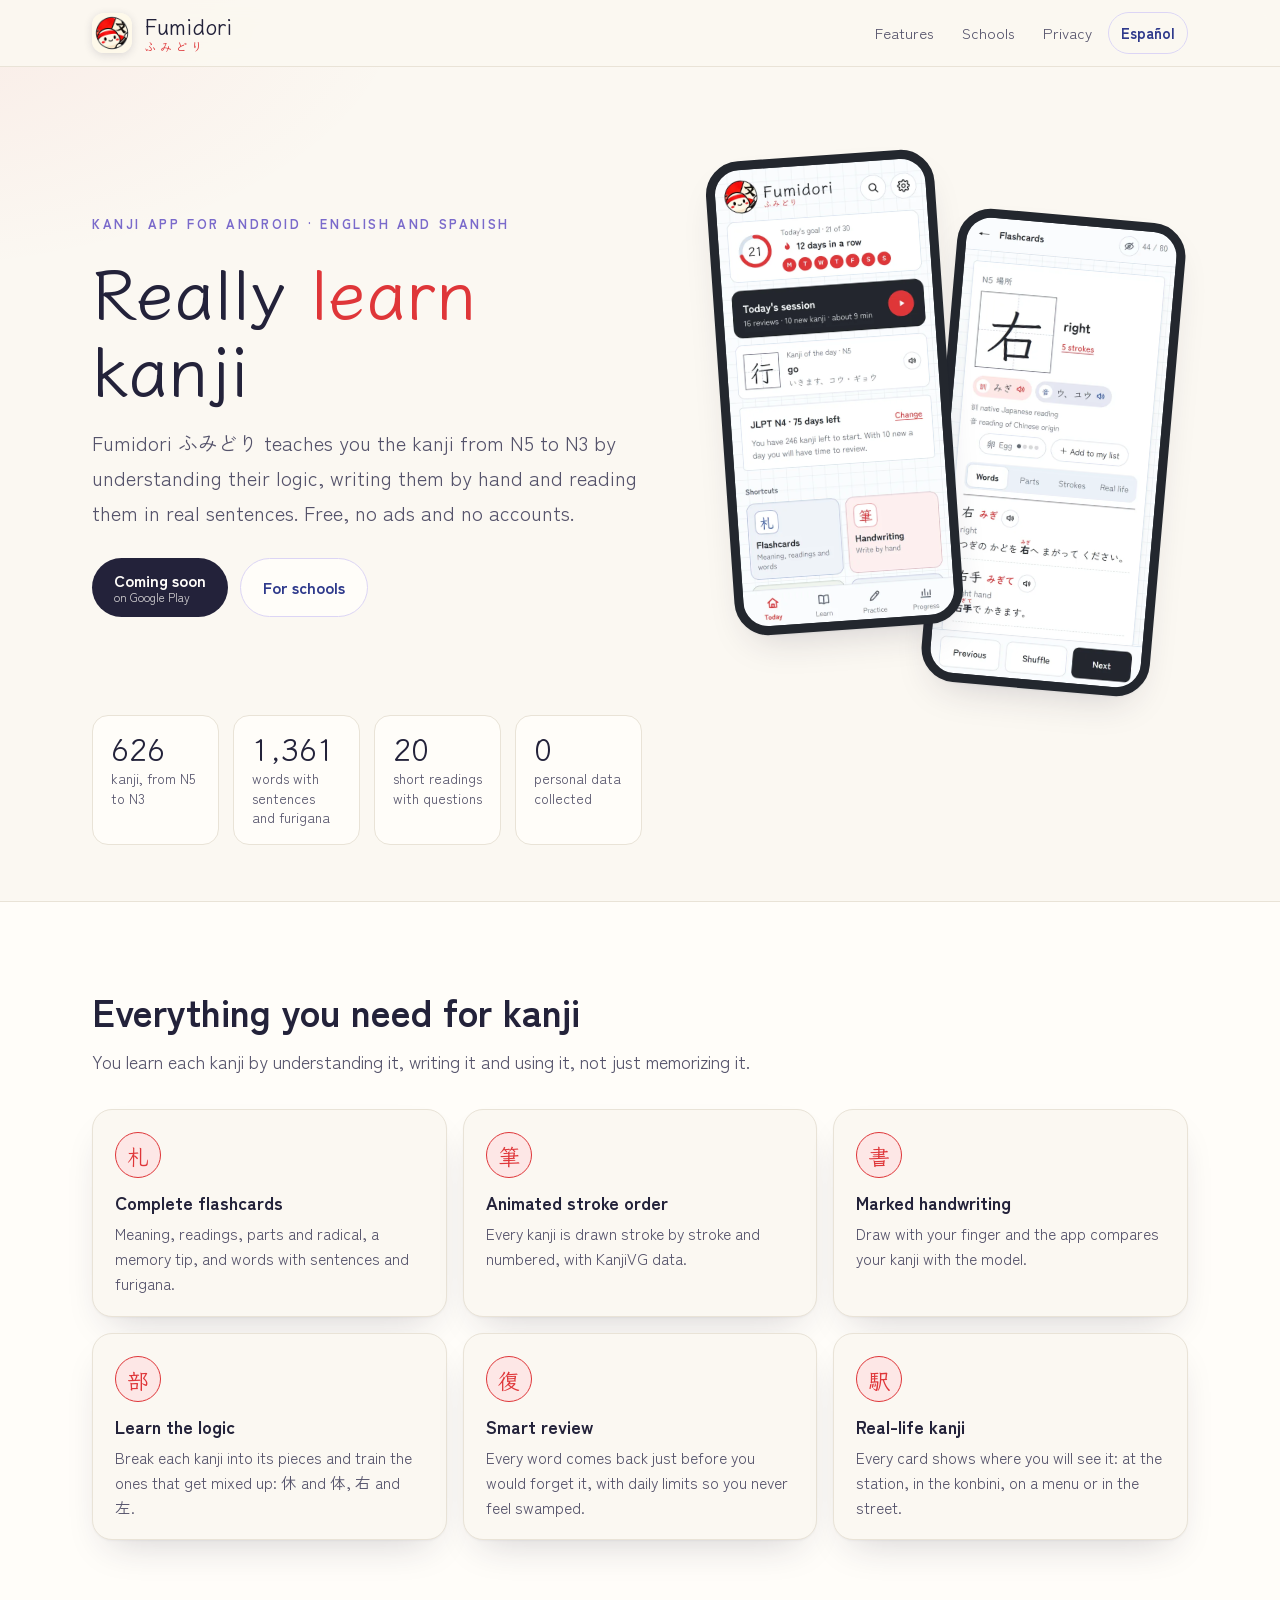
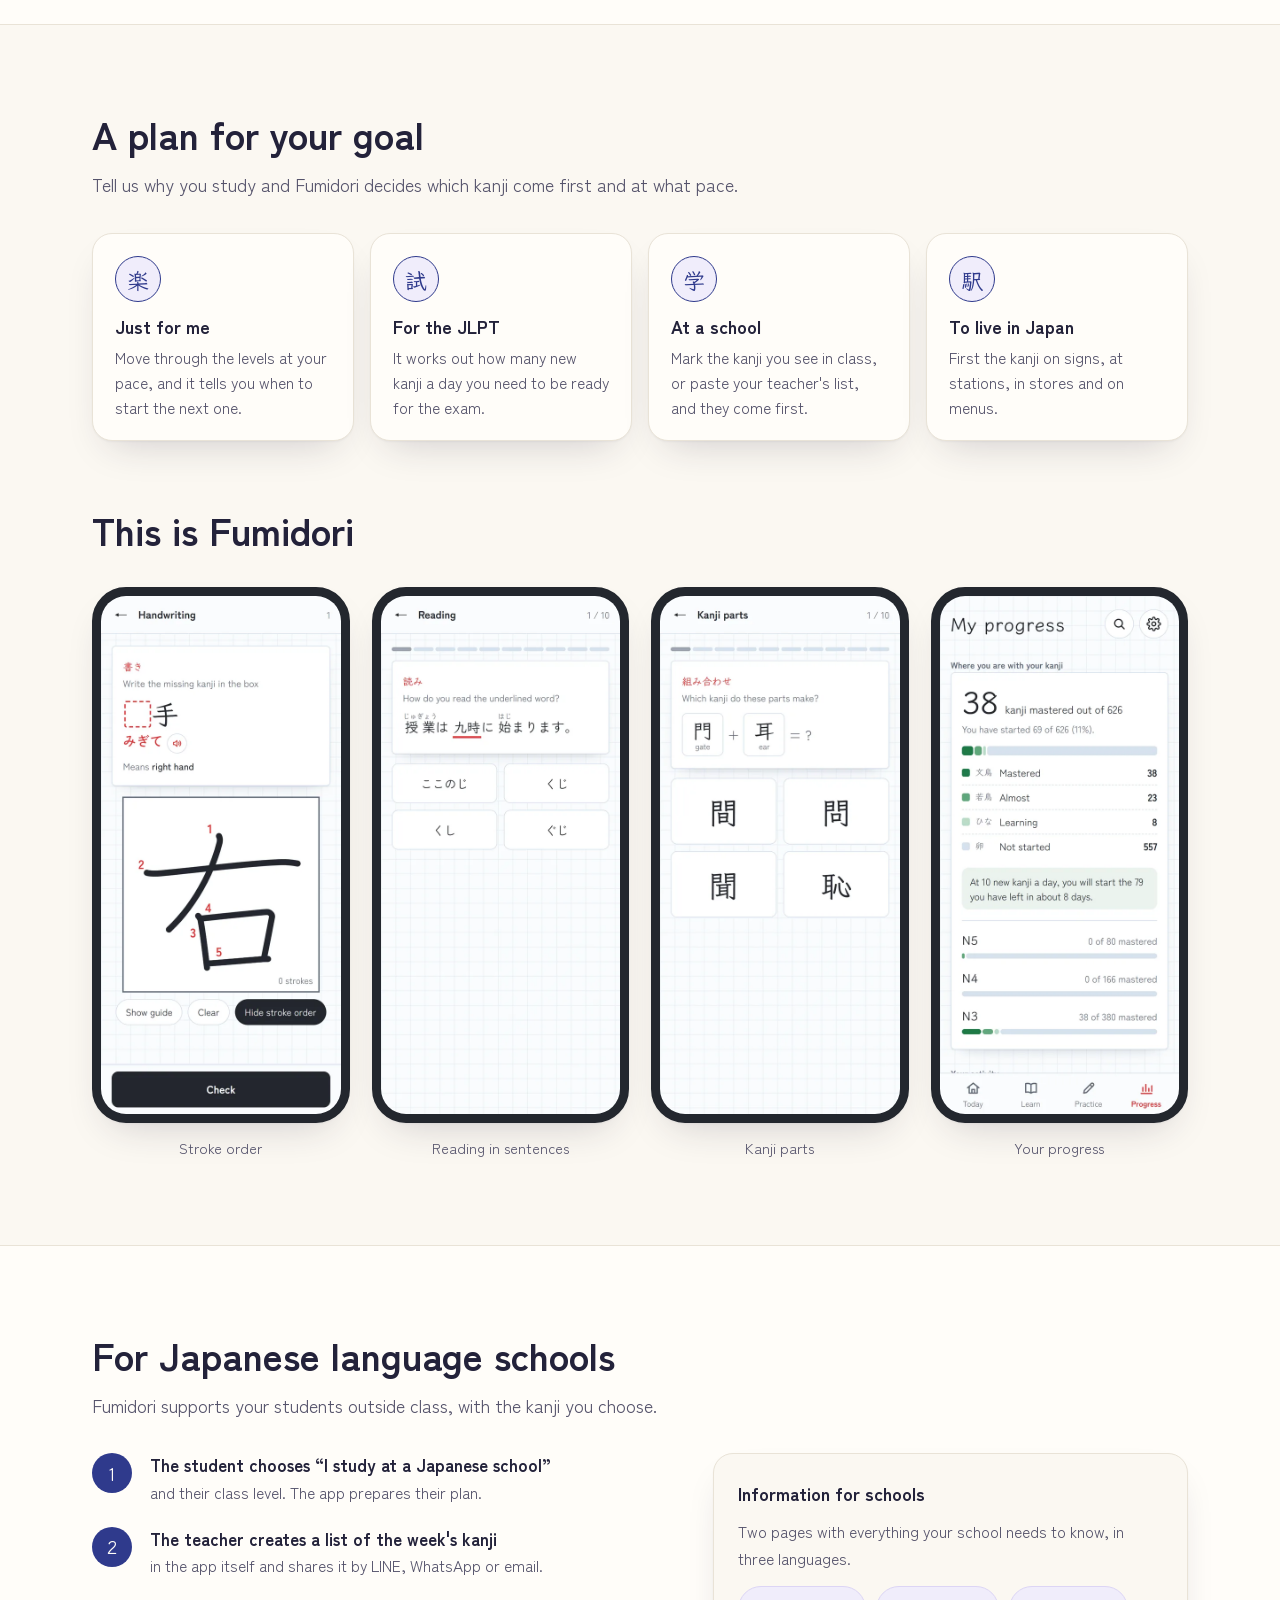
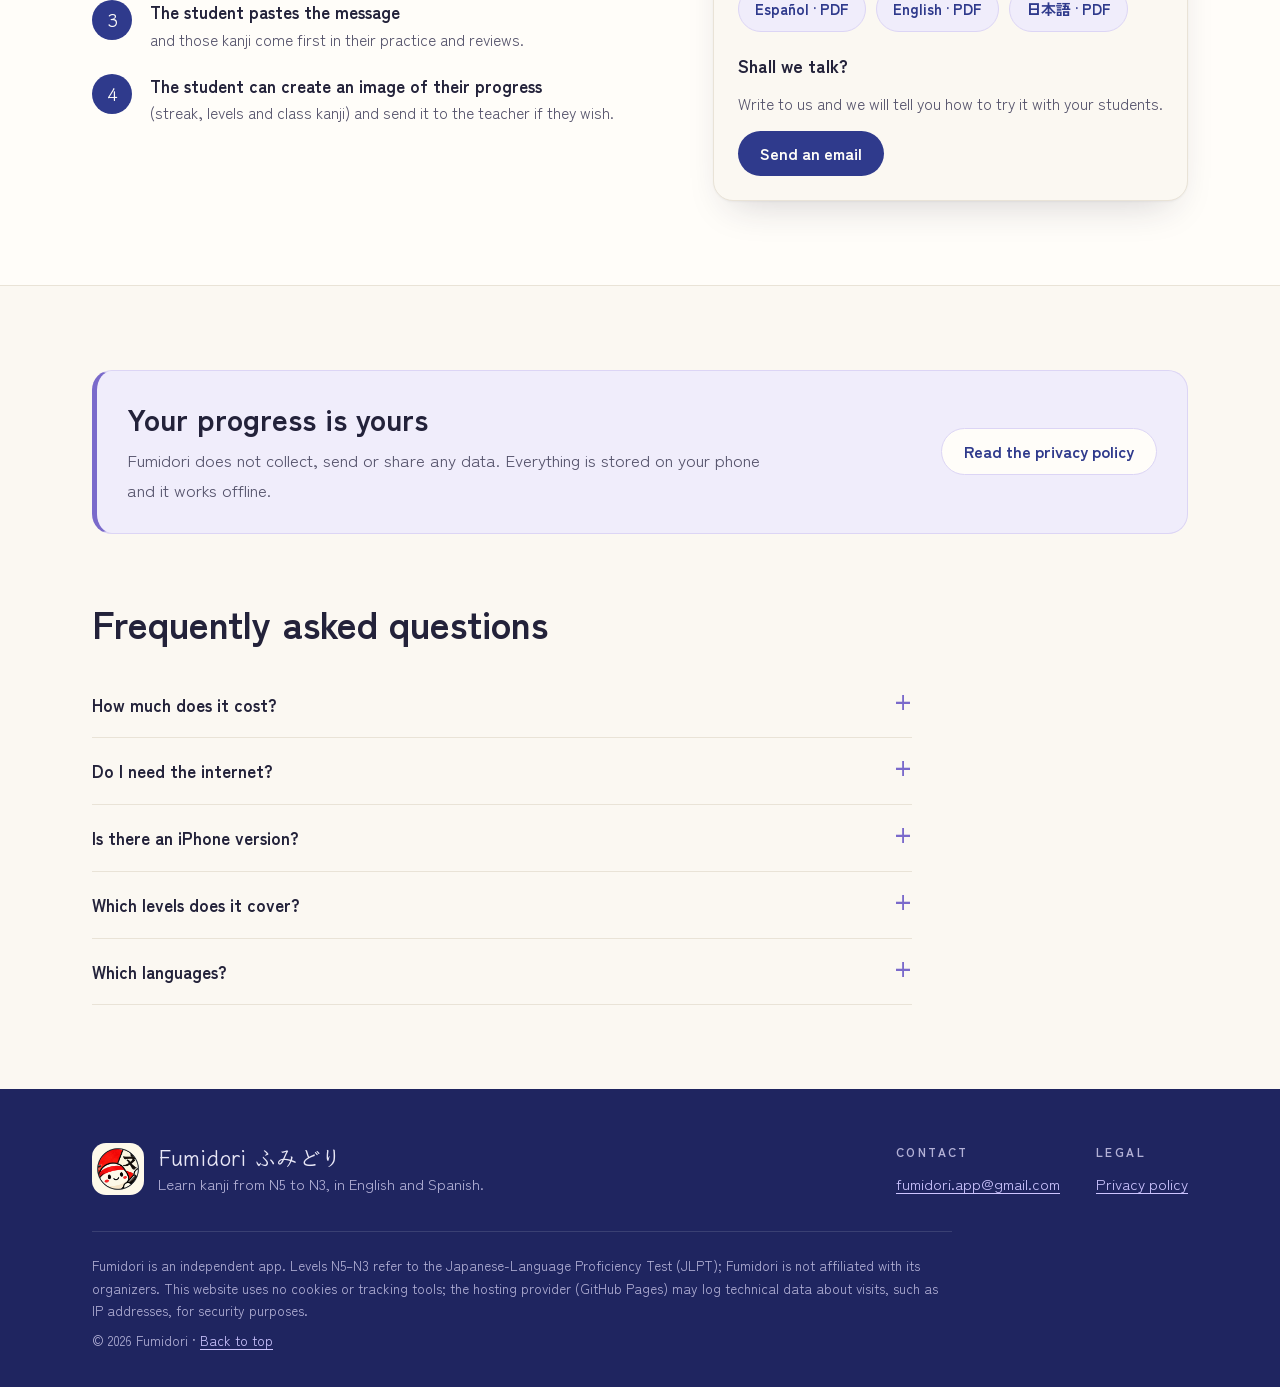
==== commit bf51fc14: "Actualizar la web (2026-11-08)" ====
--- a/en/index.html
+++ b/en/index.html
@@ -4,12 +4,12 @@
 <meta charset="utf-8">
 <meta name="viewport" content="width=device-width, initial-scale=1">
 <title>Fumidori ふみどり · Really learn kanji</title>
-<meta name="description" content="Free Android app: 300 kanji from N5 to early N3, with flashcards, stroke order, handwriting, readings and smart review. No ads, no accounts and no internet needed.">
+<meta name="description" content="Free Android app: 626 kanji from N5 to N3, with flashcards, stroke order, handwriting, readings and smart review. No ads, no accounts and no internet needed.">
 <meta name="theme-color" content="#fbf8f2" media="(prefers-color-scheme: light)">
 <meta name="theme-color" content="#15162a" media="(prefers-color-scheme: dark)">
 <meta property="og:type" content="website">
 <meta property="og:title" content="Fumidori ふみどり · Really learn kanji">
-<meta property="og:description" content="Free Android app: 300 kanji from N5 to early N3, with flashcards, stroke order, handwriting, readings and smart review. No ads, no accounts and no internet needed.">
+<meta property="og:description" content="Free Android app: 626 kanji from N5 to N3, with flashcards, stroke order, handwriting, readings and smart review. No ads, no accounts and no internet needed.">
 <link rel="icon" type="image/png" sizes="32x32" href="../assets/favicon-32.png">
 <link rel="apple-touch-icon" href="../assets/icon-180.png">
 <link rel="alternate" hreflang="es" href="../index.html">
@@ -27,18 +27,18 @@
     <div>
       <p class="eyebrow">Kanji app for Android · English and Spanish</p>
       <h1>Really <span class="jp">learn</span> kanji</h1>
-      <p class="lead">Fumidori ふみどり teaches you the kanji from N5 to early N3 by understanding their logic, writing them by hand and reading them in real sentences. Free, no ads and no accounts.</p>
+      <p class="lead">Fumidori ふみどり teaches you the kanji from N5 to N3 by understanding their logic, writing them by hand and reading them in real sentences. Free, no ads and no accounts.</p>
       <div class="cta"><span class="btn soon"><span>Coming soon<small>on Google Play</small></span></span><a class="btn ghost" href="#schools">For schools</a></div>
     </div>
     <div class="phones"><div class="phone p1"><img src="../assets/shots/en-inicio.webp" alt="" width="540" height="1170"></div><div class="phone p2"><img src="../assets/shots/en-ficha.webp" alt="" width="540" height="1170"></div></div>
-  </div><div class="wrap"><div class="stats"><div><b>300</b><span>kanji, from N5 to N3</span></div><div><b>625</b><span>words with sentences and furigana</span></div><div><b>20</b><span>short readings with questions</span></div><div><b>0</b><span>personal data collected</span></div></div></div></section>
+  </div><div class="wrap"><div class="stats"><div><b>626</b><span>kanji, from N5 to N3</span></div><div><b>1,361</b><span>words with sentences and furigana</span></div><div><b>20</b><span>short readings with questions</span></div><div><b>0</b><span>personal data collected</span></div></div></div></section>
   <section class="sec alt" id="features"><div class="wrap">
-    <h2>Everything you need for kanji</h2><p class="sub">You learn each kanji by understanding it, writing it and using it, not just memorising it.</p>
+    <h2>Everything you need for kanji</h2><p class="sub">You learn each kanji by understanding it, writing it and using it, not just memorizing it.</p>
     <div class="cards"><div class="card"><span class="k" lang="ja" aria-hidden="true">札</span><h3>Complete flashcards</h3><p>Meaning, readings, parts and radical, a memory tip, and words with sentences and furigana.</p></div><div class="card"><span class="k" lang="ja" aria-hidden="true">筆</span><h3>Animated stroke order</h3><p>Every kanji is drawn stroke by stroke and numbered, with KanjiVG data.</p></div><div class="card"><span class="k" lang="ja" aria-hidden="true">書</span><h3>Marked handwriting</h3><p>Draw with your finger and the app compares your kanji with the model.</p></div><div class="card"><span class="k" lang="ja" aria-hidden="true">部</span><h3>Learn the logic</h3><p>Break each kanji into its pieces and train the ones that get mixed up: 休 and 体, 右 and 左.</p></div><div class="card"><span class="k" lang="ja" aria-hidden="true">復</span><h3>Smart review</h3><p>Every word comes back just before you would forget it, with daily limits so you never feel swamped.</p></div><div class="card"><span class="k" lang="ja" aria-hidden="true">駅</span><h3>Real-life kanji</h3><p>Every card shows where you will see it: at the station, in the konbini, on a menu or in the street.</p></div></div>
   </div></section>
   <section class="sec"><div class="wrap">
     <h2>A plan for your goal</h2><p class="sub">Tell us why you study and Fumidori decides which kanji come first and at what pace.</p>
-    <div class="cards goals"><div class="card"><span class="k" lang="ja" aria-hidden="true">楽</span><h3>Just for me</h3><p>Move through the levels at your pace, and it tells you when to start the next one.</p></div><div class="card"><span class="k" lang="ja" aria-hidden="true">試</span><h3>For the JLPT</h3><p>It works out how many new kanji a day you need to be ready for the exam.</p></div><div class="card"><span class="k" lang="ja" aria-hidden="true">学</span><h3>At a school</h3><p>Mark the kanji you see in class, or paste your teacher's list, and they come first.</p></div><div class="card"><span class="k" lang="ja" aria-hidden="true">駅</span><h3>To live in Japan</h3><p>First the kanji on signs, at stations, in shops and on menus.</p></div></div>
+    <div class="cards goals"><div class="card"><span class="k" lang="ja" aria-hidden="true">楽</span><h3>Just for me</h3><p>Move through the levels at your pace, and it tells you when to start the next one.</p></div><div class="card"><span class="k" lang="ja" aria-hidden="true">試</span><h3>For the JLPT</h3><p>It works out how many new kanji a day you need to be ready for the exam.</p></div><div class="card"><span class="k" lang="ja" aria-hidden="true">学</span><h3>At a school</h3><p>Mark the kanji you see in class, or paste your teacher's list, and they come first.</p></div><div class="card"><span class="k" lang="ja" aria-hidden="true">駅</span><h3>To live in Japan</h3><p>First the kanji on signs, at stations, in stores and on menus.</p></div></div>
     <h2 style="margin-top:64px">This is Fumidori</h2>
     <div class="gallery"><figure><div class="phone"><img src="../assets/shots/en-trazo.webp" alt="Stroke order" width="540" height="1170" loading="lazy"></div><figcaption>Stroke order</figcaption></figure><figure><div class="phone"><img src="../assets/shots/en-lectura.webp" alt="Reading in sentences" width="540" height="1170" loading="lazy"></div><figcaption>Reading in sentences</figcaption></figure><figure><div class="phone"><img src="../assets/shots/en-partes.webp" alt="Kanji parts" width="540" height="1170" loading="lazy"></div><figcaption>Kanji parts</figcaption></figure><figure><div class="phone"><img src="../assets/shots/en-progreso.webp" alt="Your progress" width="540" height="1170" loading="lazy"></div><figcaption>Your progress</figcaption></figure></div>
   </div></section>
@@ -57,18 +57,18 @@
   <section class="sec" id="privacy"><div class="wrap">
     <div class="privacy"><div><h2>Your progress is yours</h2><p>Fumidori does not collect, send or share any data. Everything is stored on your phone and it works offline.</p></div><a class="btn ghost" href="https://john141423.github.io/fumidori-privacy/en/">Read the privacy policy</a></div>
     <h2 style="margin-top:64px">Frequently asked questions</h2>
-    <div class="faq"><details><summary>How much does it cost?</summary><p>Nothing. Fumidori is free and has no ads.</p></details><details><summary>Do I need the internet?</summary><p>No. Everything works offline: the fonts, the kanji and the voice are inside the app or the phone.</p></details><details><summary>Is there an iPhone version?</summary><p>For now, Android only.</p></details><details><summary>Which levels does it cover?</summary><p>All of N5 and N4 plus early N3: 300 kanji. We are working on expanding it.</p></details><details><summary>Which languages?</summary><p>English and Spanish. You can switch in Options.</p></details></div>
+    <div class="faq"><details><summary>How much does it cost?</summary><p>Nothing. Fumidori is free and has no ads.</p></details><details><summary>Do I need the internet?</summary><p>No. Everything works offline: the fonts, the kanji and the voice are inside the app or the phone.</p></details><details><summary>Is there an iPhone version?</summary><p>For now, Android only.</p></details><details><summary>Which levels does it cover?</summary><p>All of N5, N4 and N3: 626 kanji, each with its words, sentences and stroke order.</p></details><details><summary>Which languages?</summary><p>English and Spanish. You can switch in Options.</p></details></div>
   </div></section>
 </main>
 <footer class="site-footer"><div class="wrap">
   <div class="foot-top">
-    <div class="foot-brand"><img src="../assets/icon-192.png" alt="" width="52" height="52"><div><b>Fumidori <span lang="ja">ふみどり</span></b><p>Learn kanji from N5 to early N3, in English and Spanish.</p></div></div>
+    <div class="foot-brand"><img src="../assets/icon-192.png" alt="" width="52" height="52"><div><b>Fumidori <span lang="ja">ふみどり</span></b><p>Learn kanji from N5 to N3, in English and Spanish.</p></div></div>
     <div class="foot-cols">
       <div><h3>Contact</h3><p><a href="mailto:fumidori.app@gmail.com">fumidori.app@gmail.com</a></p></div>
       <div><h3>Legal</h3><p><a href="https://john141423.github.io/fumidori-privacy/en/">Privacy policy</a></p></div>
     </div>
   </div>
-  <p class="foot-note">Fumidori is an independent app. Levels N5–N3 refer to the Japanese-Language Proficiency Test (JLPT); Fumidori is not affiliated with its organisers. This website uses no cookies or tracking tools; the hosting provider (GitHub Pages) may log technical data about visits, such as IP addresses, for security purposes.</p>
+  <p class="foot-note">Fumidori is an independent app. Levels N5–N3 refer to the Japanese-Language Proficiency Test (JLPT); Fumidori is not affiliated with its organizers. This website uses no cookies or tracking tools; the hosting provider (GitHub Pages) may log technical data about visits, such as IP addresses, for security purposes.</p>
   <p class="foot-note" style="margin-top:8px;border:0;padding:0">© 2026 Fumidori · <a href="#top">Back to top</a></p>
 </div></footer>
 </body>
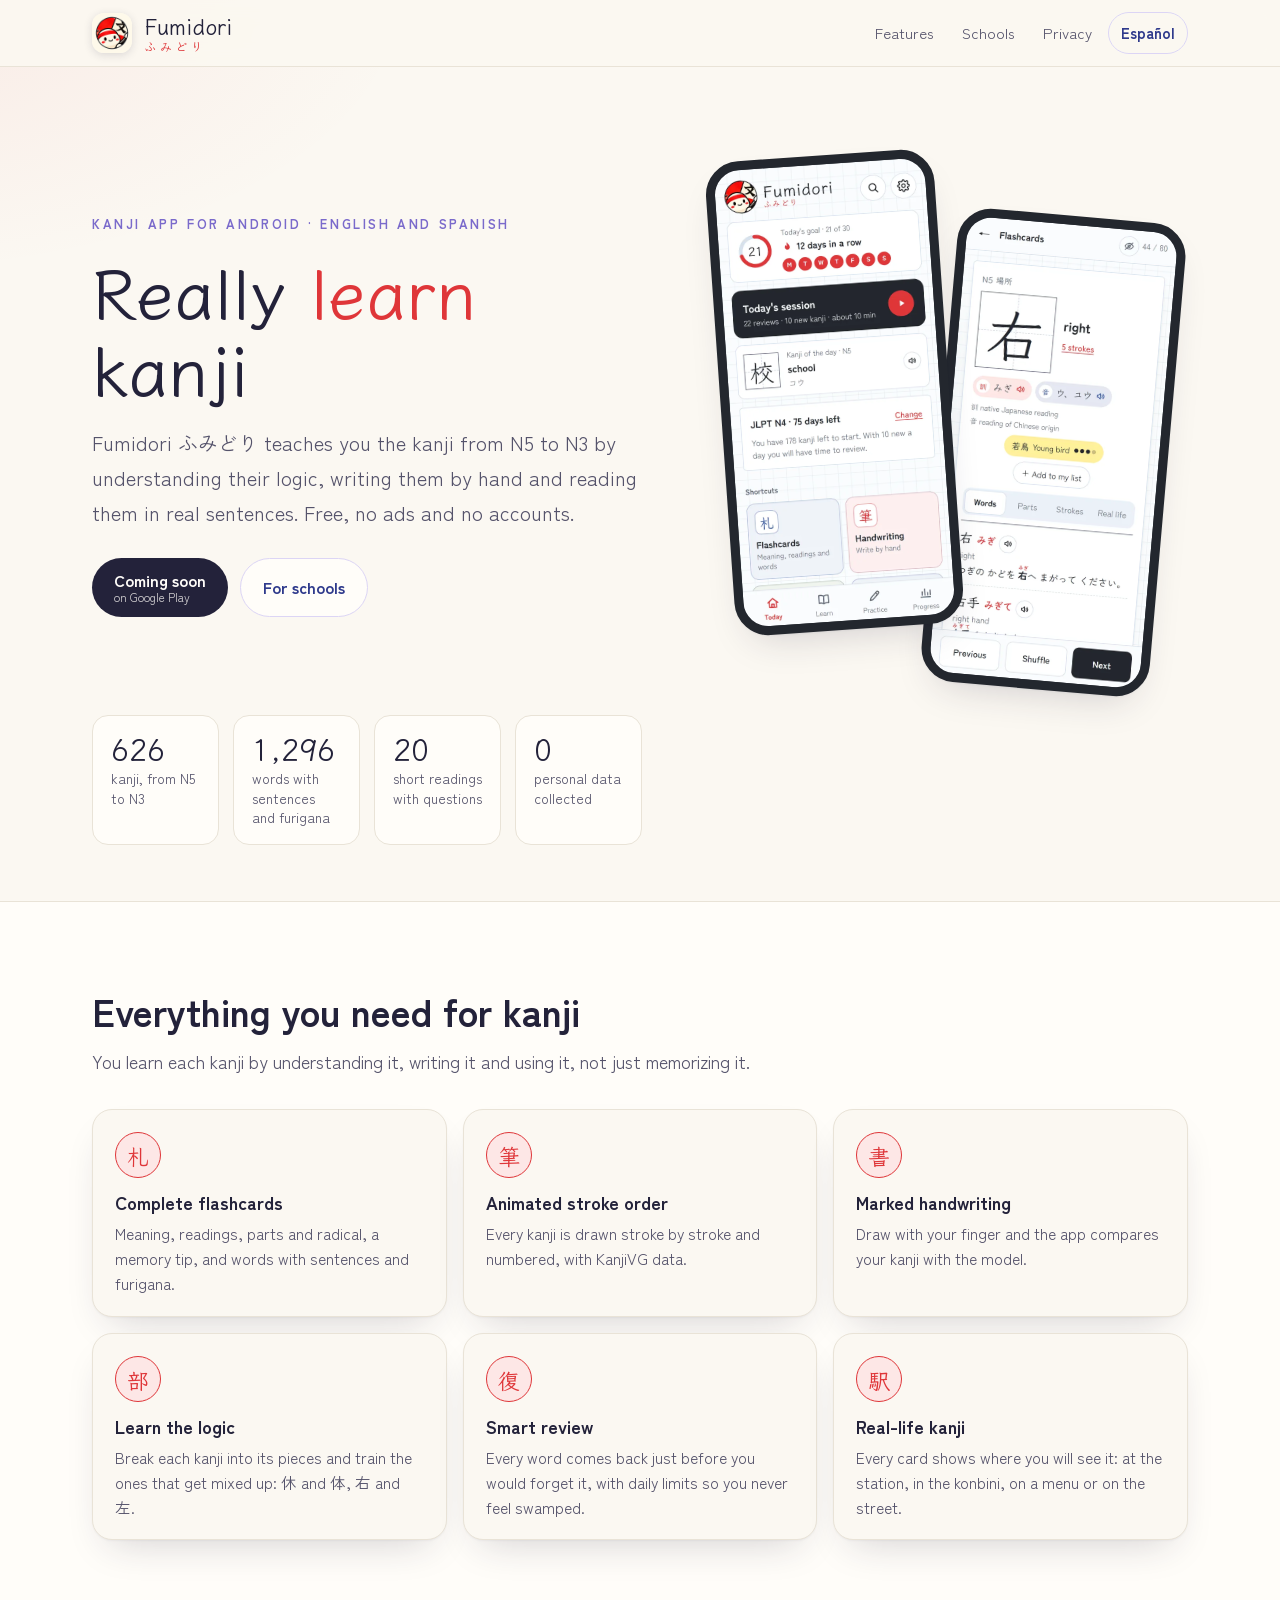
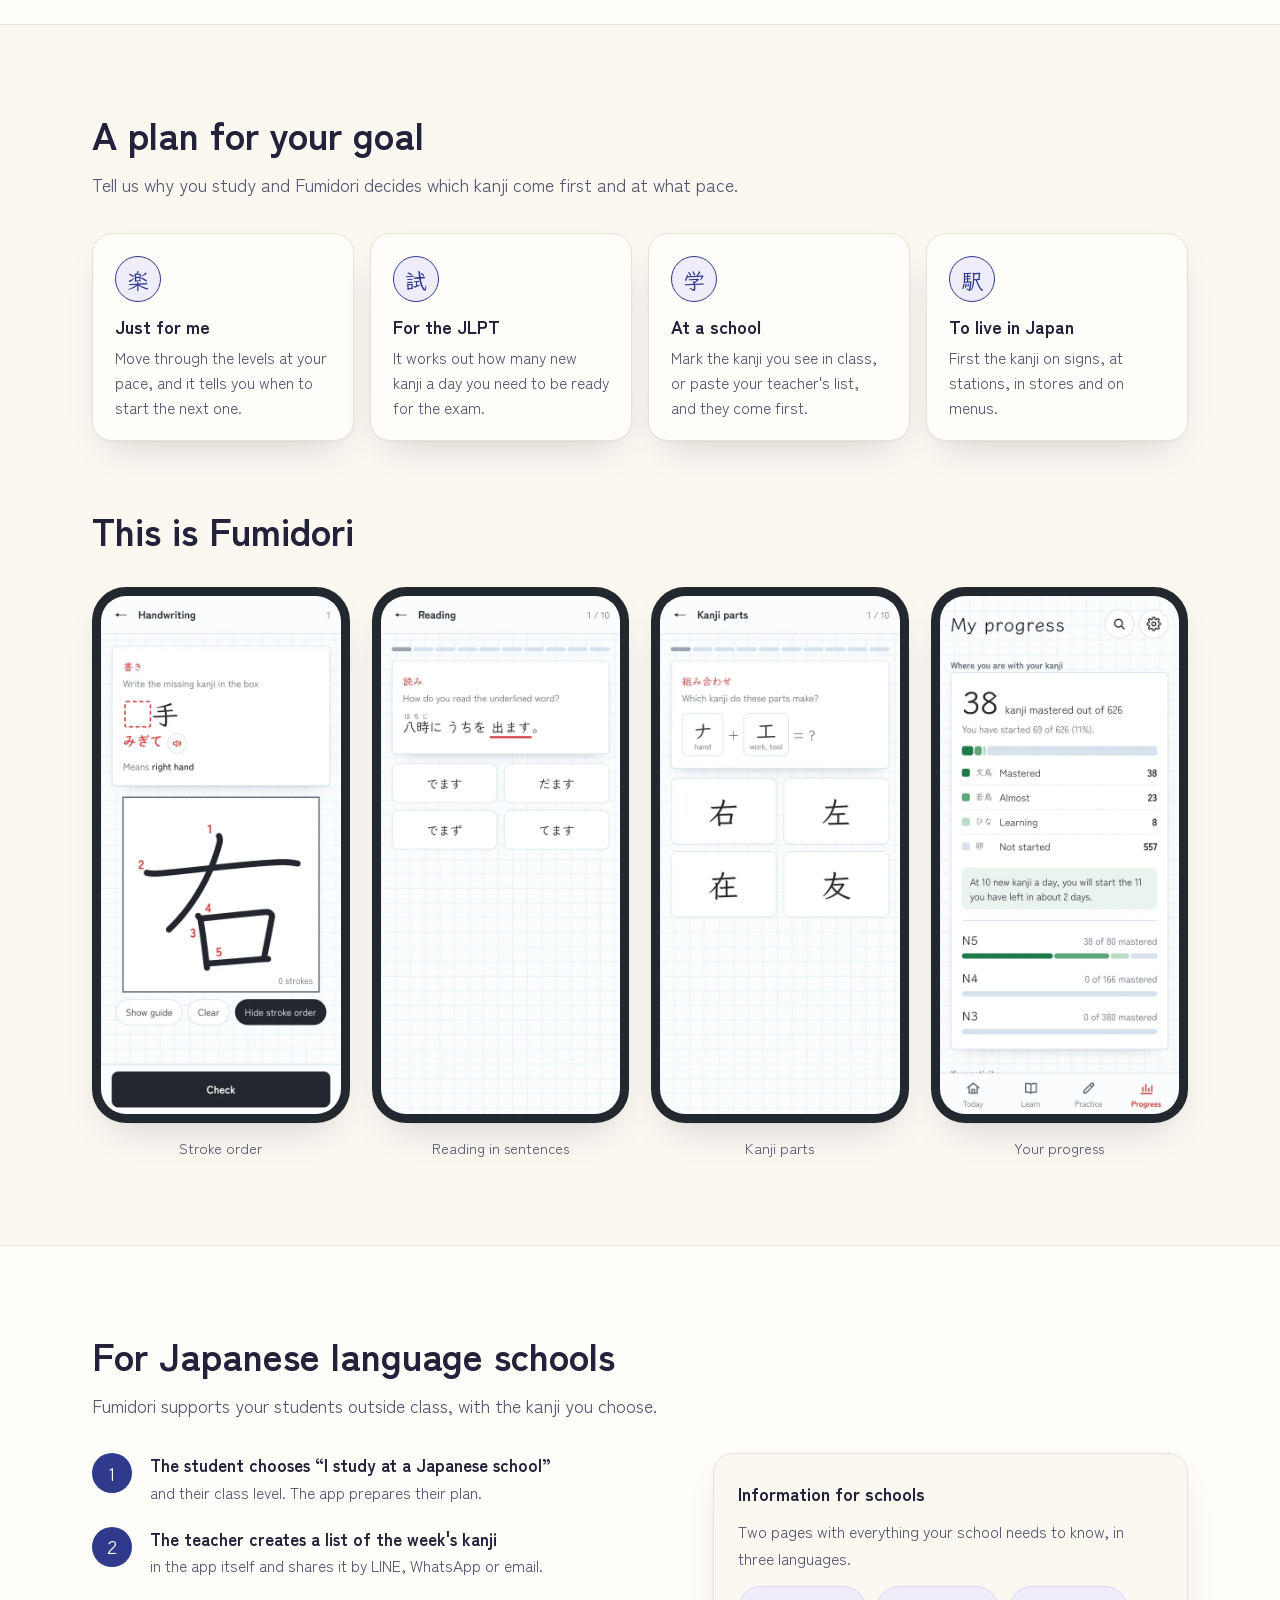
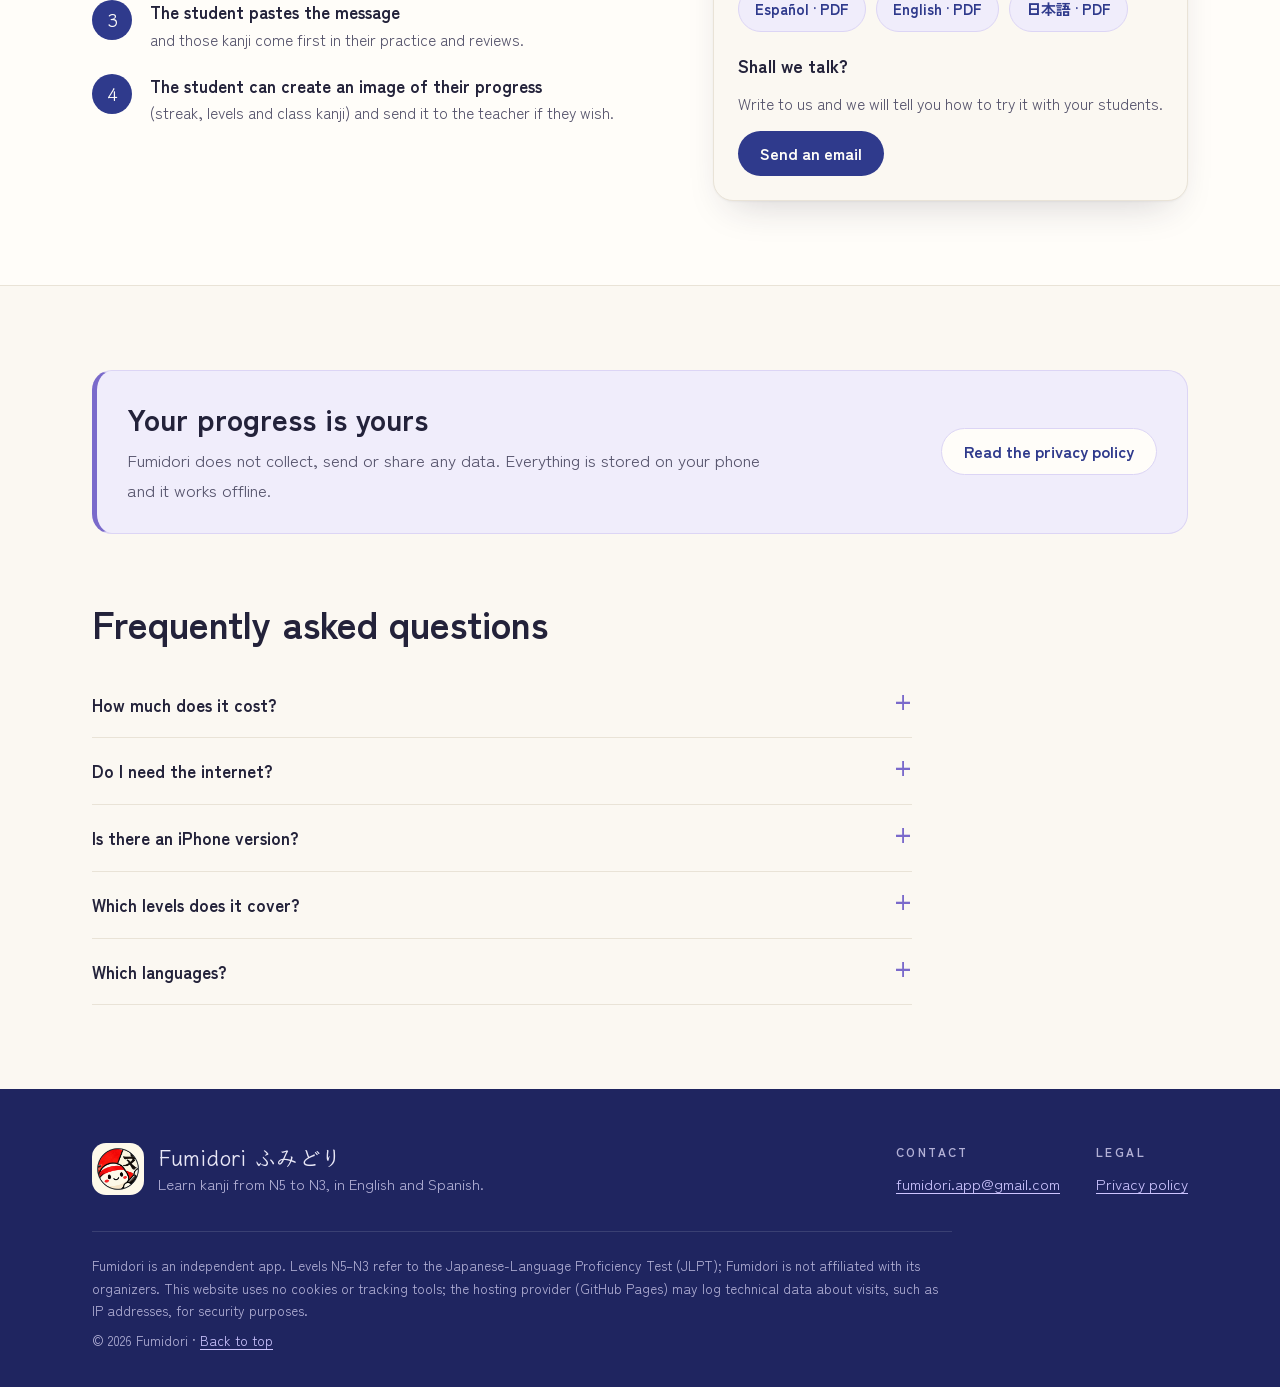
==== commit 12f78479: "Actualizar la web (2026-11-08)" ====
--- a/en/index.html
+++ b/en/index.html
@@ -31,10 +31,10 @@
       <div class="cta"><span class="btn soon"><span>Coming soon<small>on Google Play</small></span></span><a class="btn ghost" href="#schools">For schools</a></div>
     </div>
     <div class="phones"><div class="phone p1"><img src="../assets/shots/en-inicio.webp" alt="" width="540" height="1170"></div><div class="phone p2"><img src="../assets/shots/en-ficha.webp" alt="" width="540" height="1170"></div></div>
-  </div><div class="wrap"><div class="stats"><div><b>626</b><span>kanji, from N5 to N3</span></div><div><b>1,361</b><span>words with sentences and furigana</span></div><div><b>20</b><span>short readings with questions</span></div><div><b>0</b><span>personal data collected</span></div></div></div></section>
+  </div><div class="wrap"><div class="stats"><div><b>626</b><span>kanji, from N5 to N3</span></div><div><b>1,296</b><span>words with sentences and furigana</span></div><div><b>20</b><span>short readings with questions</span></div><div><b>0</b><span>personal data collected</span></div></div></div></section>
   <section class="sec alt" id="features"><div class="wrap">
     <h2>Everything you need for kanji</h2><p class="sub">You learn each kanji by understanding it, writing it and using it, not just memorizing it.</p>
-    <div class="cards"><div class="card"><span class="k" lang="ja" aria-hidden="true">札</span><h3>Complete flashcards</h3><p>Meaning, readings, parts and radical, a memory tip, and words with sentences and furigana.</p></div><div class="card"><span class="k" lang="ja" aria-hidden="true">筆</span><h3>Animated stroke order</h3><p>Every kanji is drawn stroke by stroke and numbered, with KanjiVG data.</p></div><div class="card"><span class="k" lang="ja" aria-hidden="true">書</span><h3>Marked handwriting</h3><p>Draw with your finger and the app compares your kanji with the model.</p></div><div class="card"><span class="k" lang="ja" aria-hidden="true">部</span><h3>Learn the logic</h3><p>Break each kanji into its pieces and train the ones that get mixed up: 休 and 体, 右 and 左.</p></div><div class="card"><span class="k" lang="ja" aria-hidden="true">復</span><h3>Smart review</h3><p>Every word comes back just before you would forget it, with daily limits so you never feel swamped.</p></div><div class="card"><span class="k" lang="ja" aria-hidden="true">駅</span><h3>Real-life kanji</h3><p>Every card shows where you will see it: at the station, in the konbini, on a menu or in the street.</p></div></div>
+    <div class="cards"><div class="card"><span class="k" lang="ja" aria-hidden="true">札</span><h3>Complete flashcards</h3><p>Meaning, readings, parts and radical, a memory tip, and words with sentences and furigana.</p></div><div class="card"><span class="k" lang="ja" aria-hidden="true">筆</span><h3>Animated stroke order</h3><p>Every kanji is drawn stroke by stroke and numbered, with KanjiVG data.</p></div><div class="card"><span class="k" lang="ja" aria-hidden="true">書</span><h3>Marked handwriting</h3><p>Draw with your finger and the app compares your kanji with the model.</p></div><div class="card"><span class="k" lang="ja" aria-hidden="true">部</span><h3>Learn the logic</h3><p>Break each kanji into its pieces and train the ones that get mixed up: 休 and 体, 右 and 左.</p></div><div class="card"><span class="k" lang="ja" aria-hidden="true">復</span><h3>Smart review</h3><p>Every word comes back just before you would forget it, with daily limits so you never feel swamped.</p></div><div class="card"><span class="k" lang="ja" aria-hidden="true">駅</span><h3>Real-life kanji</h3><p>Every card shows where you will see it: at the station, in the konbini, on a menu or on the street.</p></div></div>
   </div></section>
   <section class="sec"><div class="wrap">
     <h2>A plan for your goal</h2><p class="sub">Tell us why you study and Fumidori decides which kanji come first and at what pace.</p>
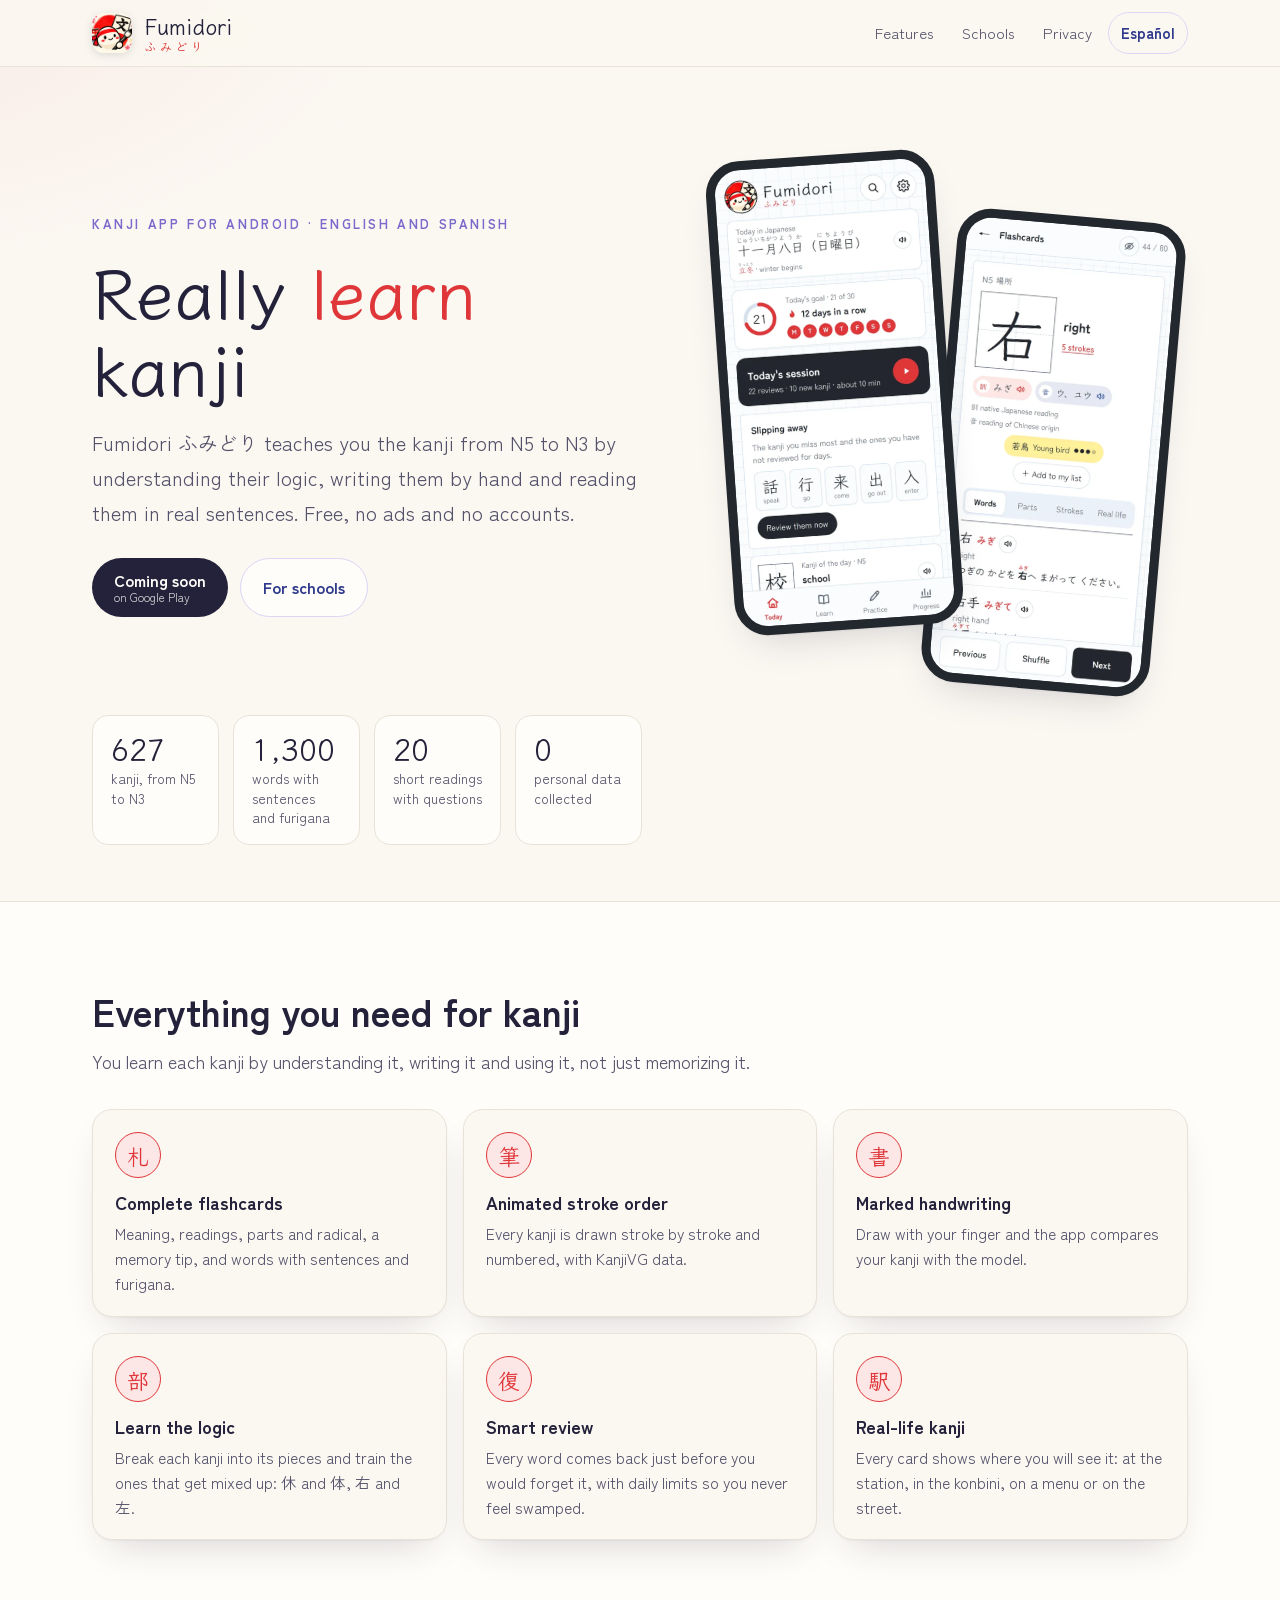
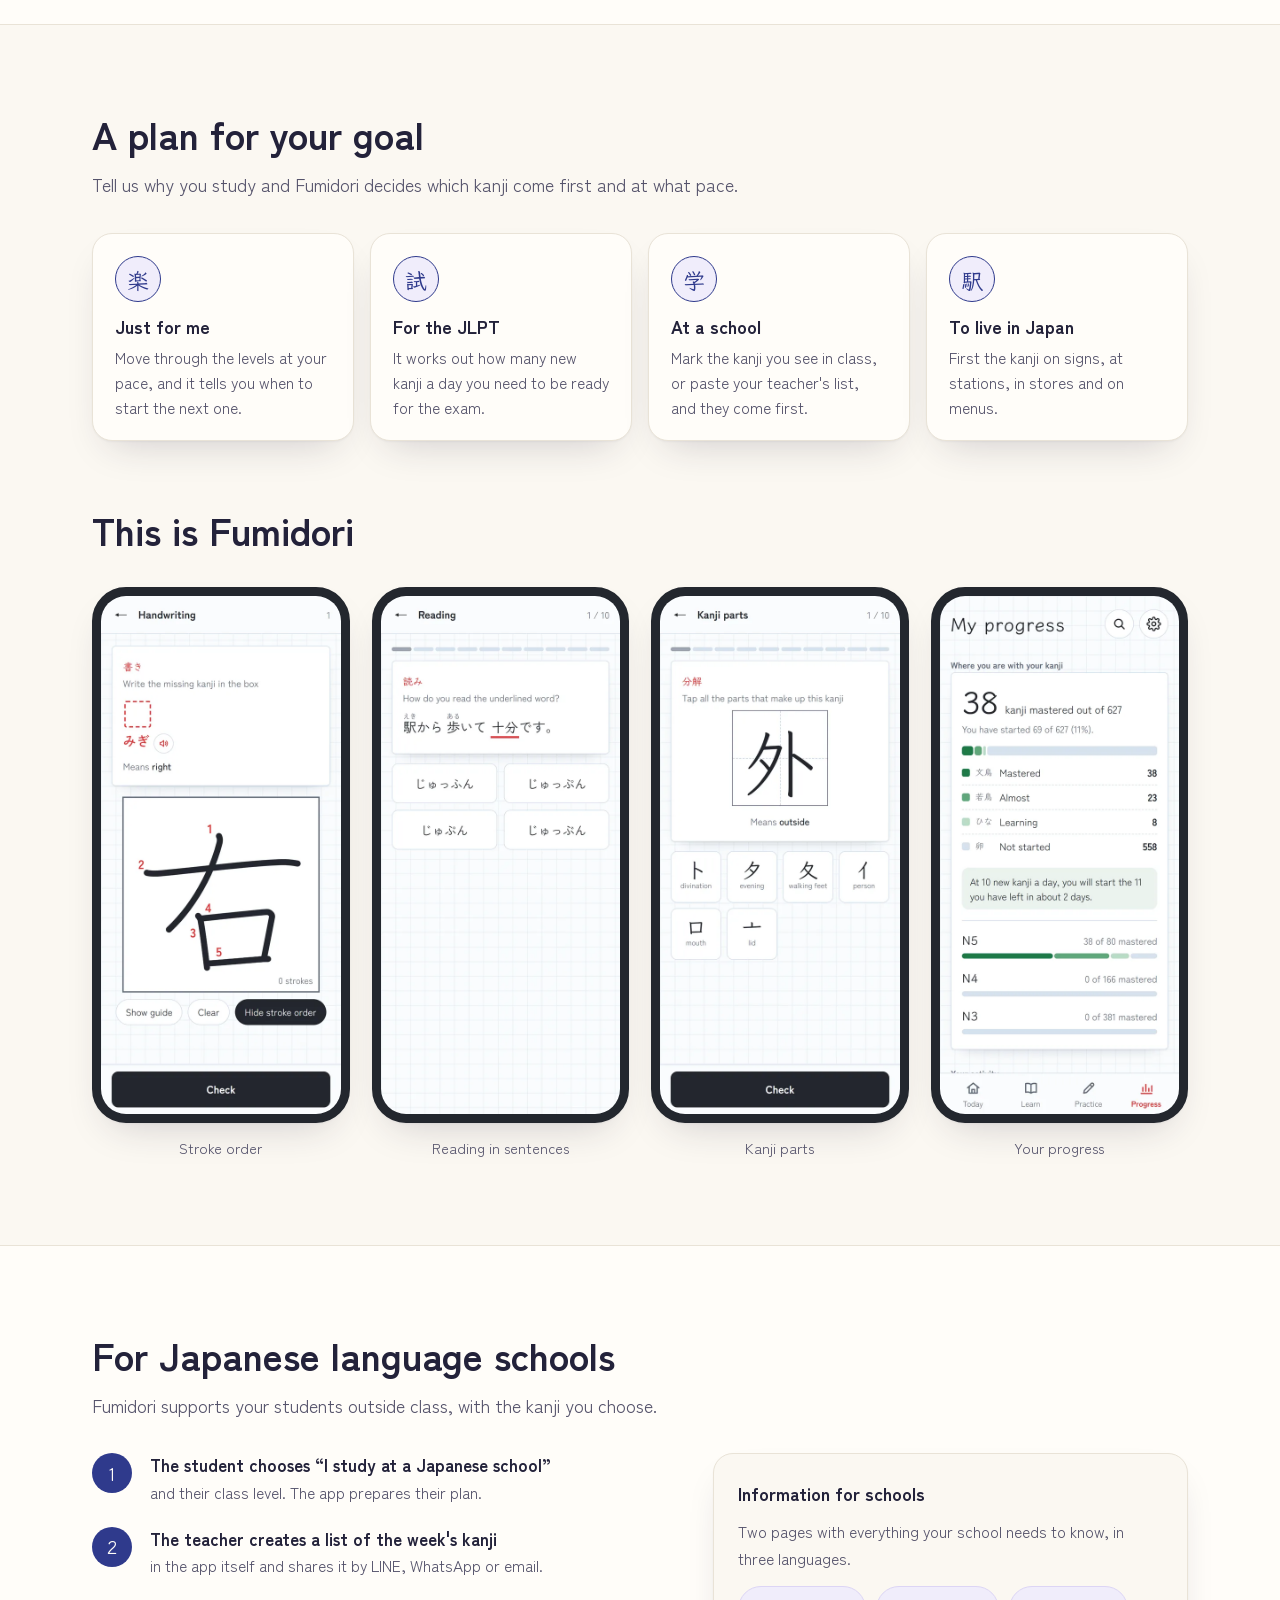
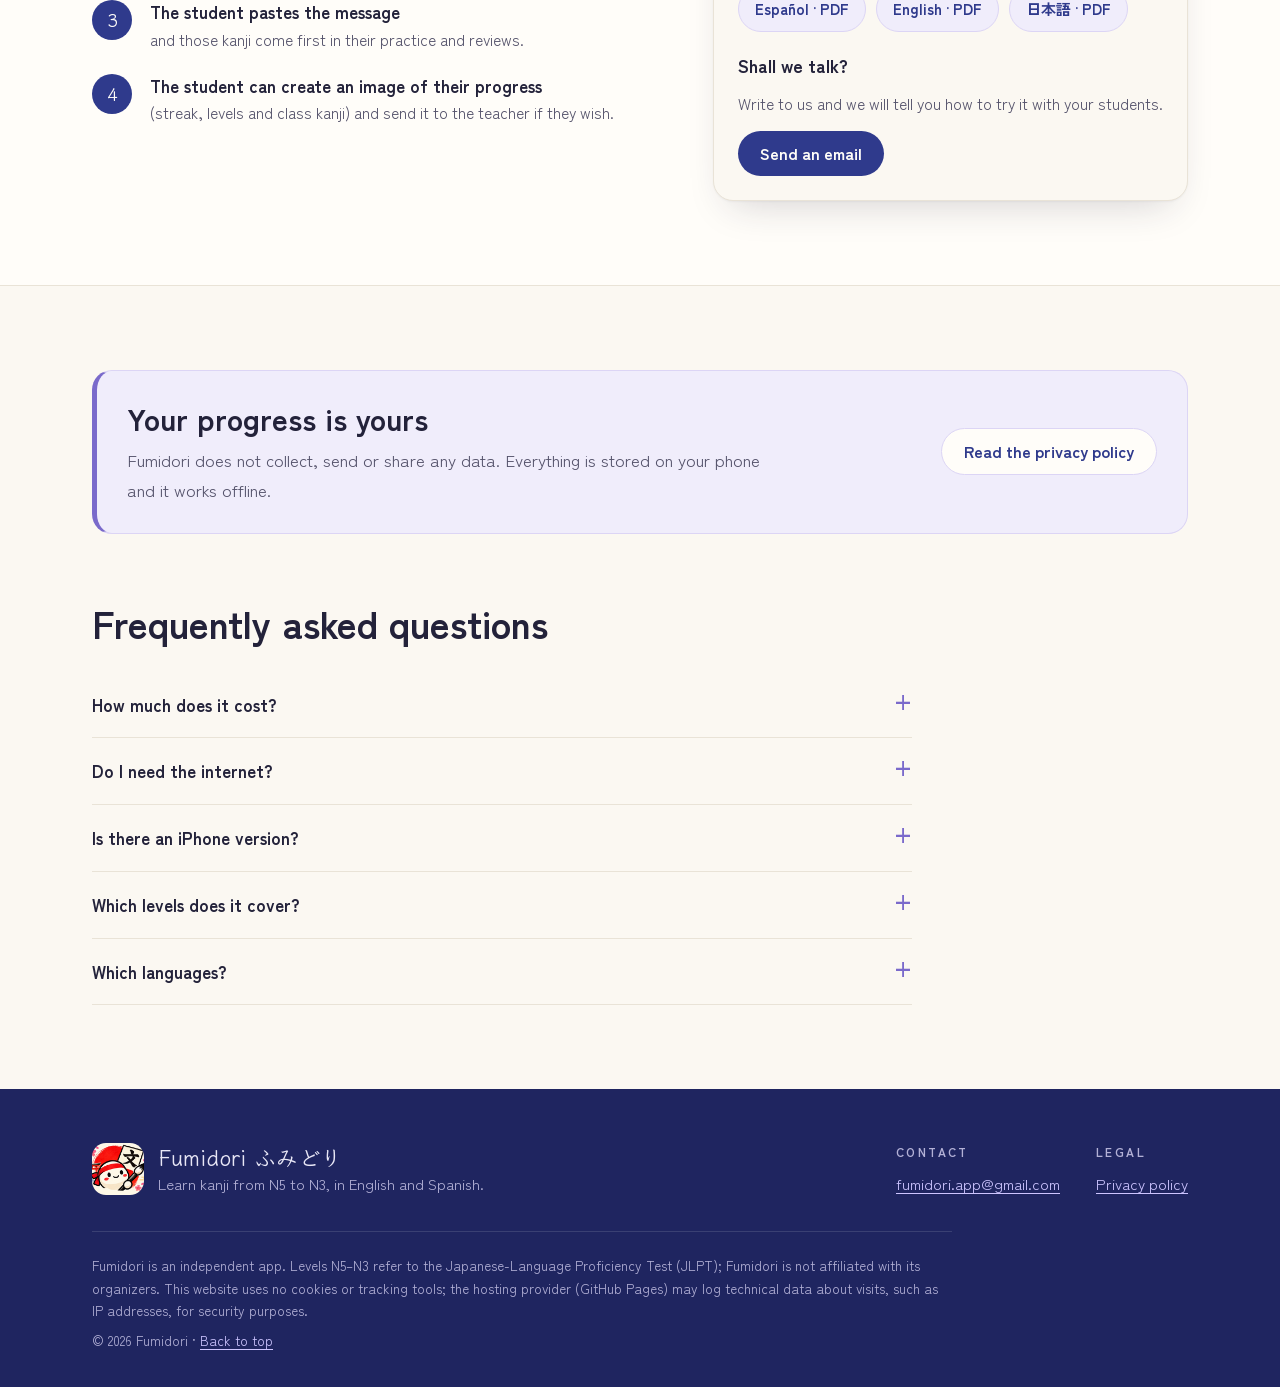
==== commit 0115bcb8: "Actualizar la web (2026-11-08)" ====
--- a/en/index.html
+++ b/en/index.html
@@ -4,12 +4,12 @@
 <meta charset="utf-8">
 <meta name="viewport" content="width=device-width, initial-scale=1">
 <title>Fumidori ふみどり · Really learn kanji</title>
-<meta name="description" content="Free Android app: 626 kanji from N5 to N3, with flashcards, stroke order, handwriting, readings and smart review. No ads, no accounts and no internet needed.">
+<meta name="description" content="Free Android app: 627 kanji from N5 to N3, with flashcards, stroke order, handwriting, readings and smart review. No ads, no accounts and no internet needed.">
 <meta name="theme-color" content="#fbf8f2" media="(prefers-color-scheme: light)">
 <meta name="theme-color" content="#15162a" media="(prefers-color-scheme: dark)">
 <meta property="og:type" content="website">
 <meta property="og:title" content="Fumidori ふみどり · Really learn kanji">
-<meta property="og:description" content="Free Android app: 626 kanji from N5 to N3, with flashcards, stroke order, handwriting, readings and smart review. No ads, no accounts and no internet needed.">
+<meta property="og:description" content="Free Android app: 627 kanji from N5 to N3, with flashcards, stroke order, handwriting, readings and smart review. No ads, no accounts and no internet needed.">
 <link rel="icon" type="image/png" sizes="32x32" href="../assets/favicon-32.png">
 <link rel="apple-touch-icon" href="../assets/icon-180.png">
 <link rel="alternate" hreflang="es" href="../index.html">
@@ -31,7 +31,7 @@
       <div class="cta"><span class="btn soon"><span>Coming soon<small>on Google Play</small></span></span><a class="btn ghost" href="#schools">For schools</a></div>
     </div>
     <div class="phones"><div class="phone p1"><img src="../assets/shots/en-inicio.webp" alt="" width="540" height="1170"></div><div class="phone p2"><img src="../assets/shots/en-ficha.webp" alt="" width="540" height="1170"></div></div>
-  </div><div class="wrap"><div class="stats"><div><b>626</b><span>kanji, from N5 to N3</span></div><div><b>1,296</b><span>words with sentences and furigana</span></div><div><b>20</b><span>short readings with questions</span></div><div><b>0</b><span>personal data collected</span></div></div></div></section>
+  </div><div class="wrap"><div class="stats"><div><b>627</b><span>kanji, from N5 to N3</span></div><div><b>1,300</b><span>words with sentences and furigana</span></div><div><b>20</b><span>short readings with questions</span></div><div><b>0</b><span>personal data collected</span></div></div></div></section>
   <section class="sec alt" id="features"><div class="wrap">
     <h2>Everything you need for kanji</h2><p class="sub">You learn each kanji by understanding it, writing it and using it, not just memorizing it.</p>
     <div class="cards"><div class="card"><span class="k" lang="ja" aria-hidden="true">札</span><h3>Complete flashcards</h3><p>Meaning, readings, parts and radical, a memory tip, and words with sentences and furigana.</p></div><div class="card"><span class="k" lang="ja" aria-hidden="true">筆</span><h3>Animated stroke order</h3><p>Every kanji is drawn stroke by stroke and numbered, with KanjiVG data.</p></div><div class="card"><span class="k" lang="ja" aria-hidden="true">書</span><h3>Marked handwriting</h3><p>Draw with your finger and the app compares your kanji with the model.</p></div><div class="card"><span class="k" lang="ja" aria-hidden="true">部</span><h3>Learn the logic</h3><p>Break each kanji into its pieces and train the ones that get mixed up: 休 and 体, 右 and 左.</p></div><div class="card"><span class="k" lang="ja" aria-hidden="true">復</span><h3>Smart review</h3><p>Every word comes back just before you would forget it, with daily limits so you never feel swamped.</p></div><div class="card"><span class="k" lang="ja" aria-hidden="true">駅</span><h3>Real-life kanji</h3><p>Every card shows where you will see it: at the station, in the konbini, on a menu or on the street.</p></div></div>
@@ -57,7 +57,7 @@
   <section class="sec" id="privacy"><div class="wrap">
     <div class="privacy"><div><h2>Your progress is yours</h2><p>Fumidori does not collect, send or share any data. Everything is stored on your phone and it works offline.</p></div><a class="btn ghost" href="https://john141423.github.io/fumidori-privacy/en/">Read the privacy policy</a></div>
     <h2 style="margin-top:64px">Frequently asked questions</h2>
-    <div class="faq"><details><summary>How much does it cost?</summary><p>Nothing. Fumidori is free and has no ads.</p></details><details><summary>Do I need the internet?</summary><p>No. Everything works offline: the fonts, the kanji and the voice are inside the app or the phone.</p></details><details><summary>Is there an iPhone version?</summary><p>For now, Android only.</p></details><details><summary>Which levels does it cover?</summary><p>All of N5, N4 and N3: 626 kanji, each with its words, sentences and stroke order.</p></details><details><summary>Which languages?</summary><p>English and Spanish. You can switch in Options.</p></details></div>
+    <div class="faq"><details><summary>How much does it cost?</summary><p>Nothing. Fumidori is free and has no ads.</p></details><details><summary>Do I need the internet?</summary><p>No. Everything works offline: the fonts, the kanji and the voice are inside the app or the phone.</p></details><details><summary>Is there an iPhone version?</summary><p>For now, Android only.</p></details><details><summary>Which levels does it cover?</summary><p>All of N5, N4 and N3: 627 kanji, each with its words, sentences and stroke order.</p></details><details><summary>Which languages?</summary><p>English and Spanish. You can switch in Options.</p></details></div>
   </div></section>
 </main>
 <footer class="site-footer"><div class="wrap">
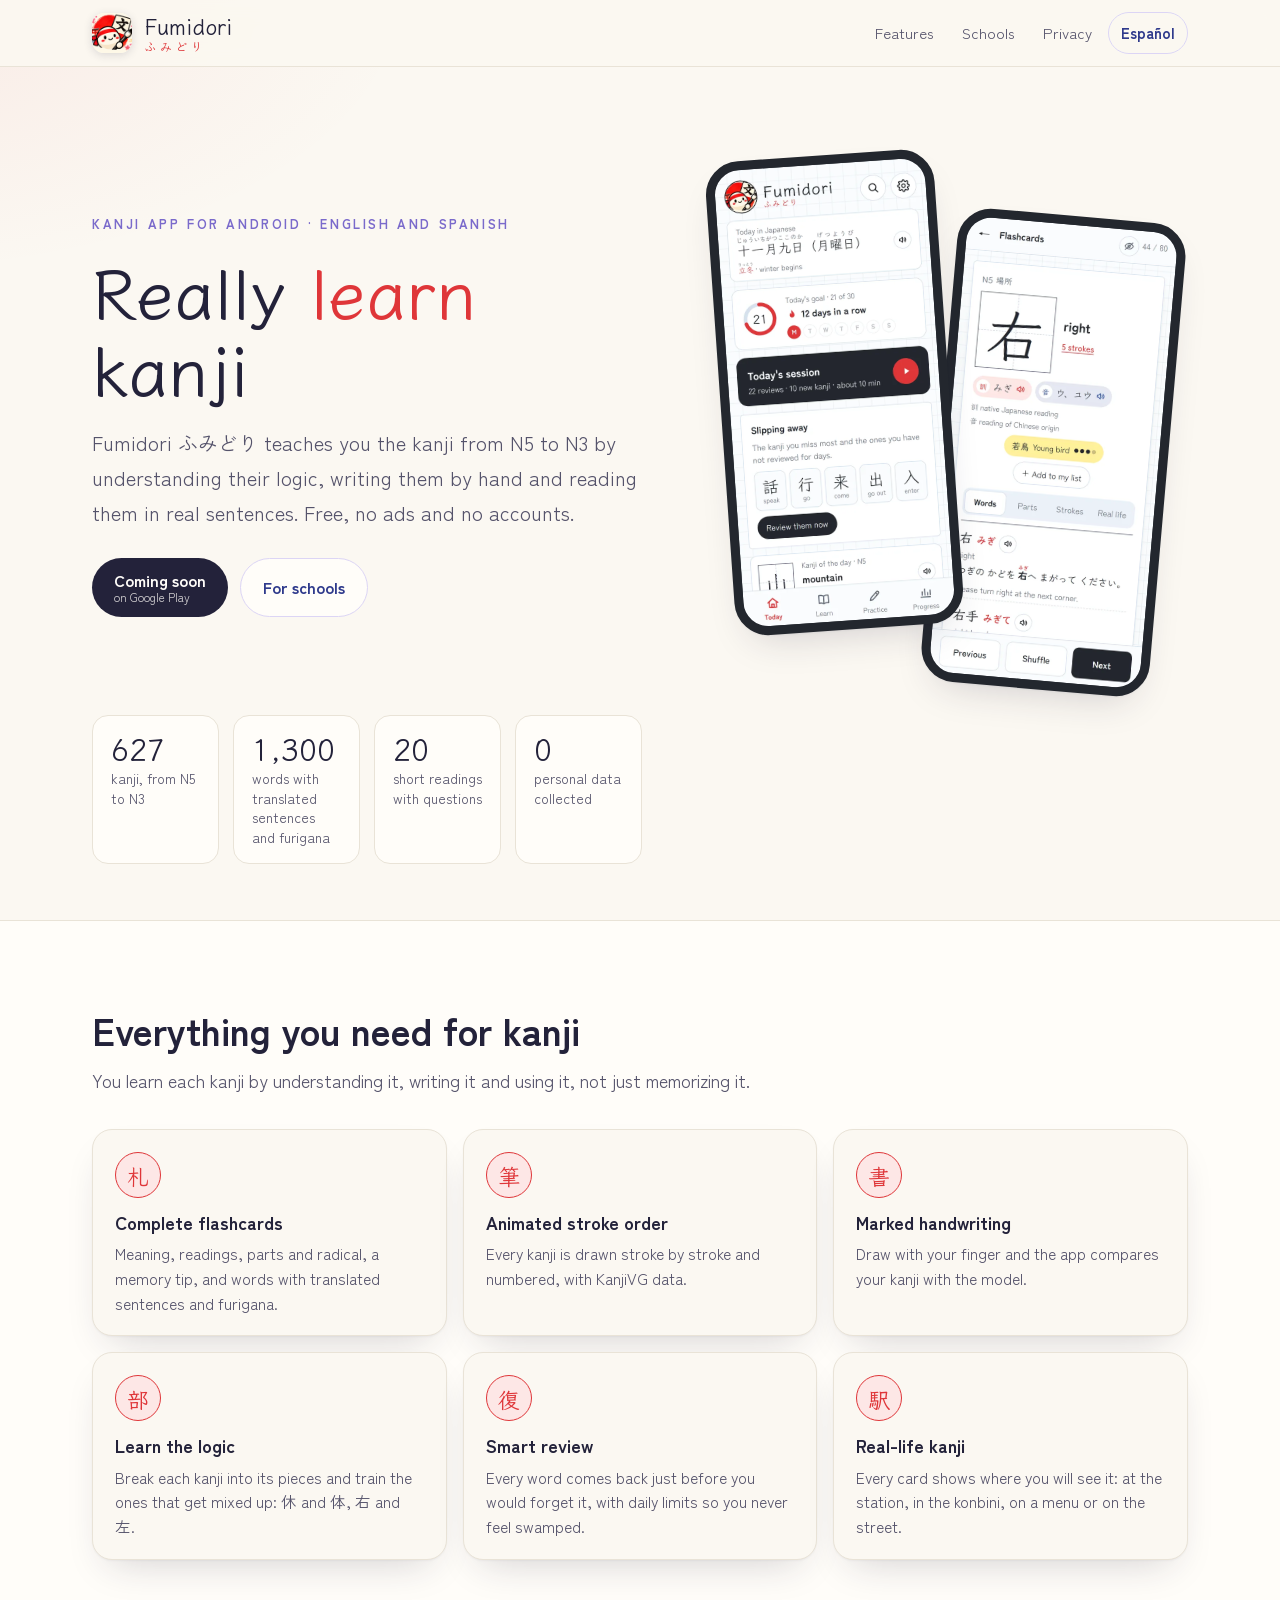
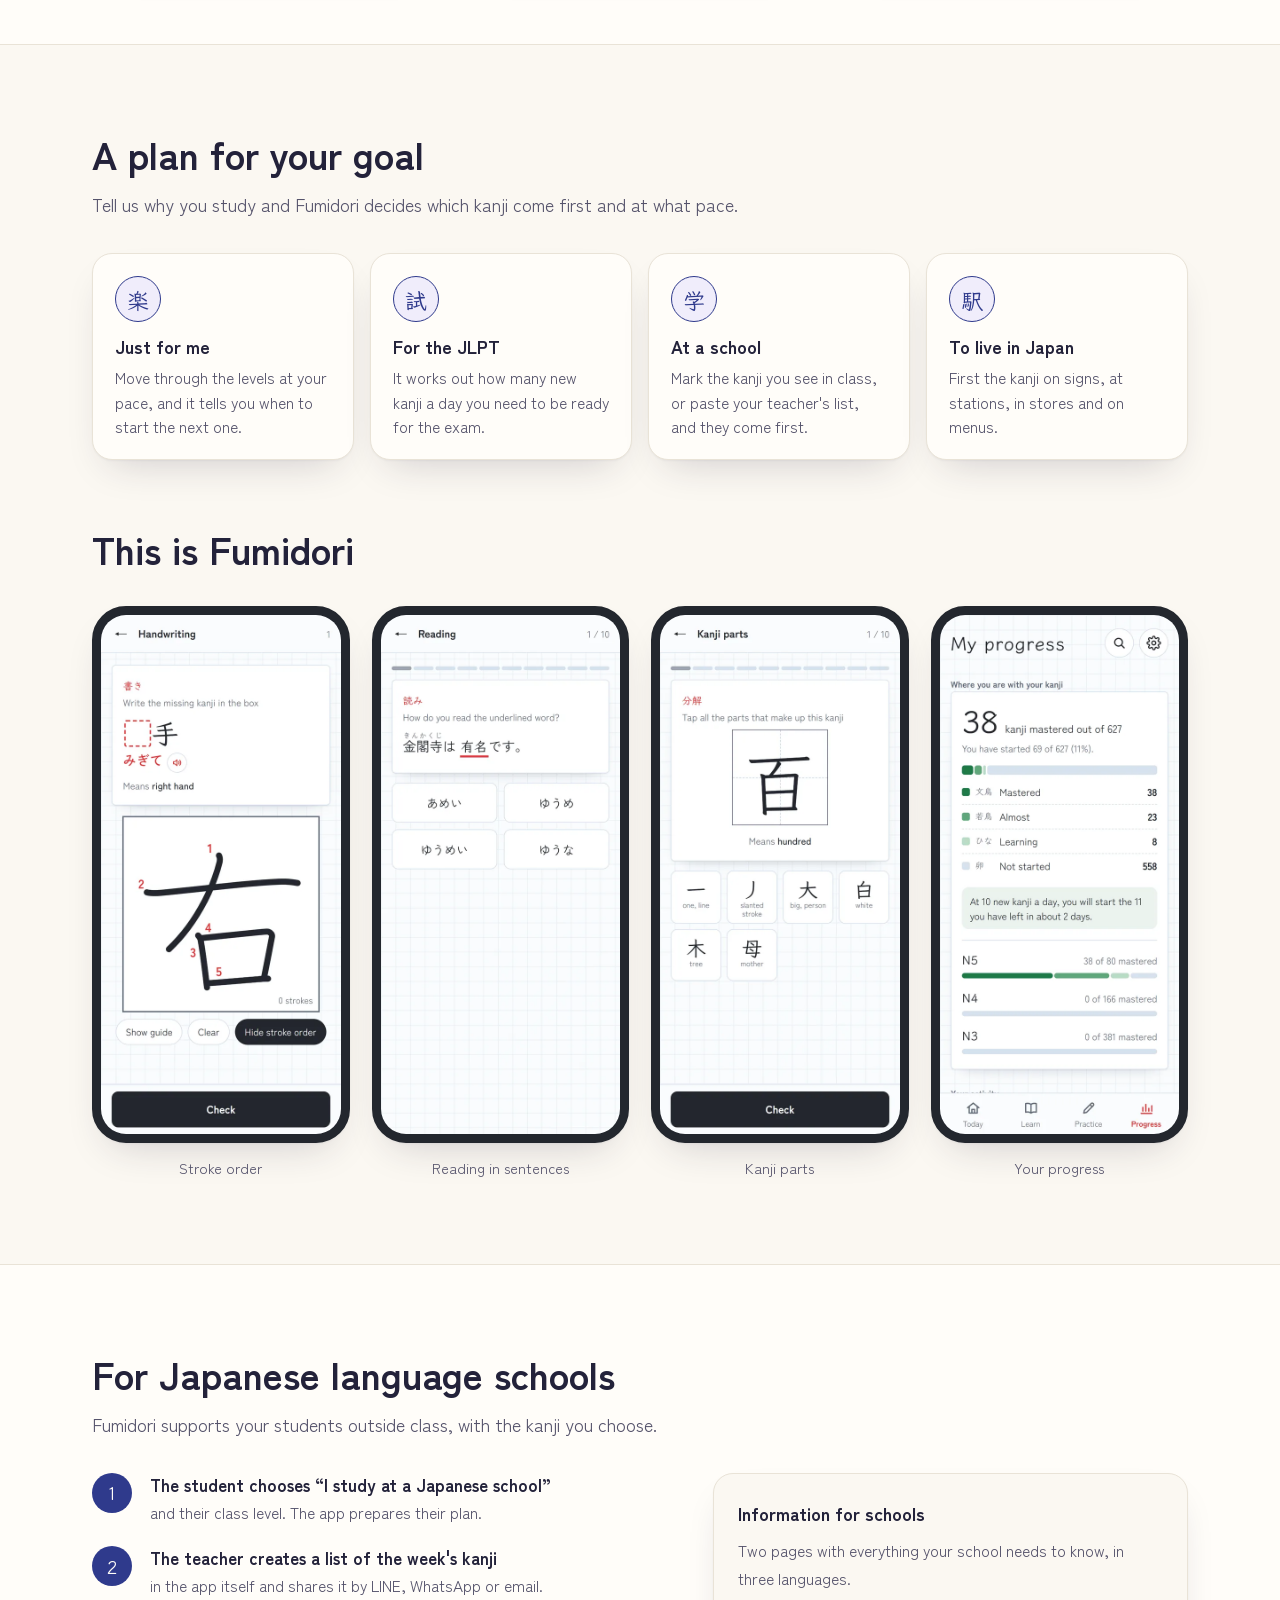
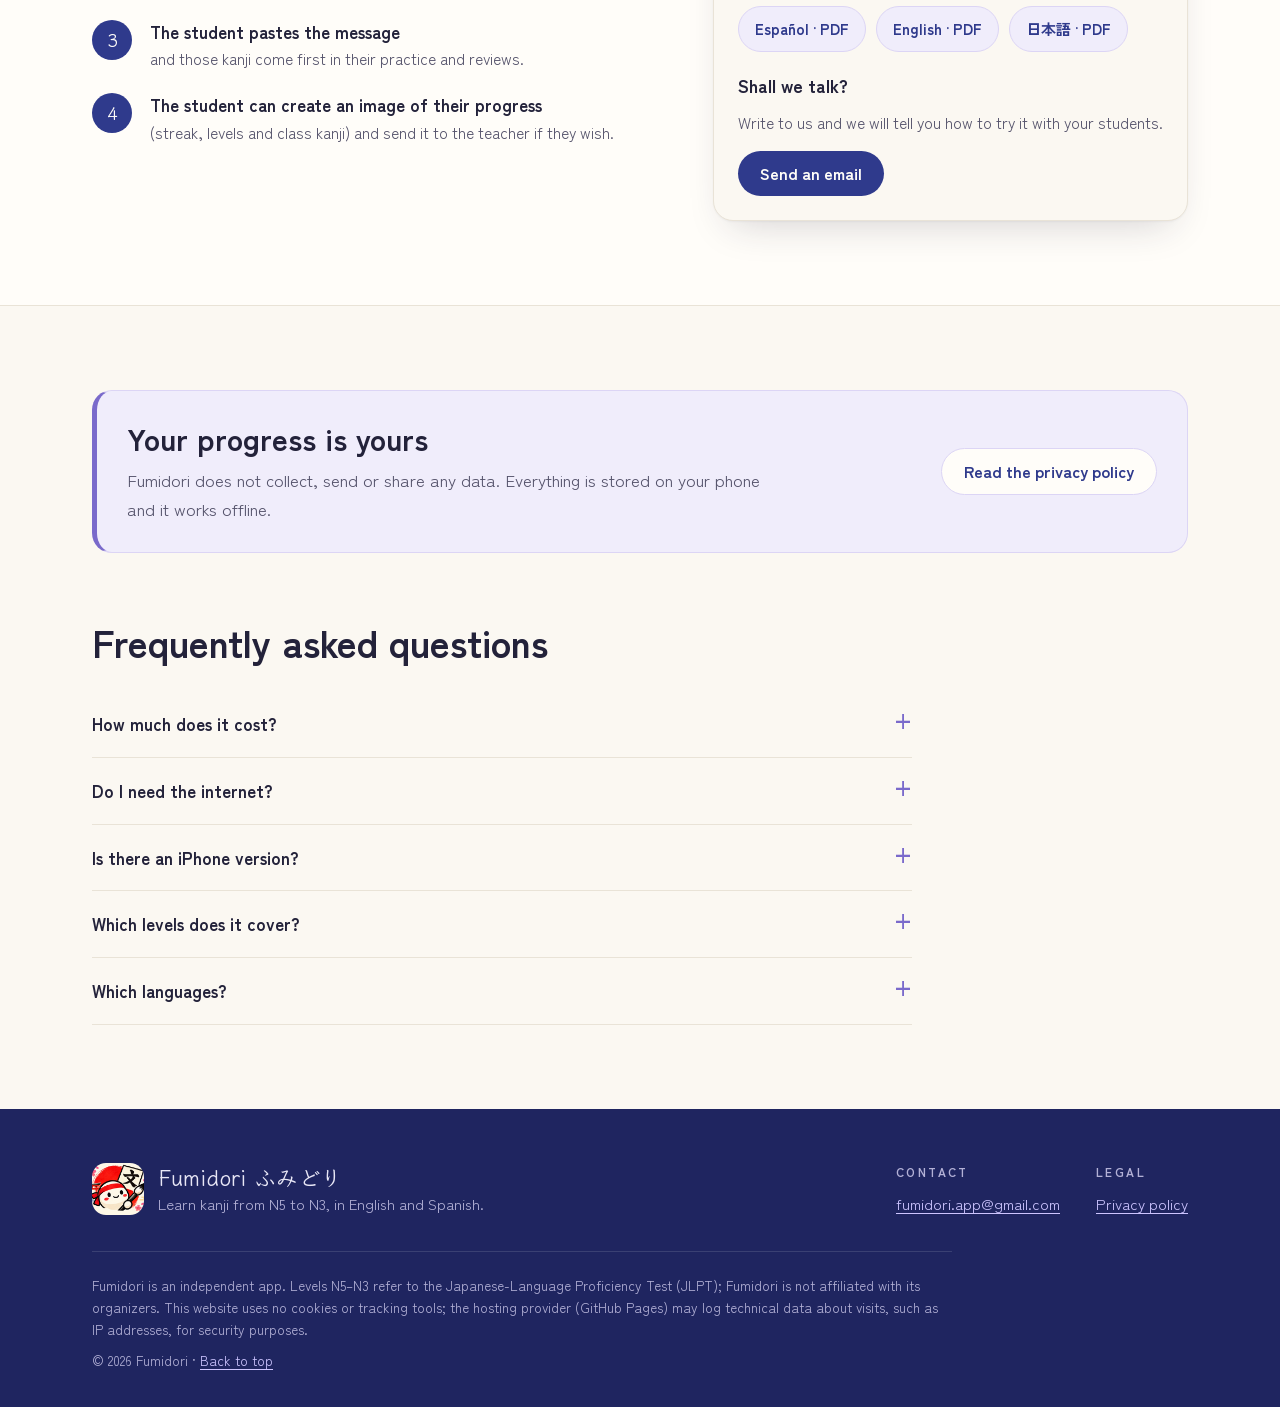
==== commit 8c406b87: "Actualizar la web (2026-11-09)" ====
--- a/en/index.html
+++ b/en/index.html
@@ -31,10 +31,10 @@
       <div class="cta"><span class="btn soon"><span>Coming soon<small>on Google Play</small></span></span><a class="btn ghost" href="#schools">For schools</a></div>
     </div>
     <div class="phones"><div class="phone p1"><img src="../assets/shots/en-inicio.webp" alt="" width="540" height="1170"></div><div class="phone p2"><img src="../assets/shots/en-ficha.webp" alt="" width="540" height="1170"></div></div>
-  </div><div class="wrap"><div class="stats"><div><b>627</b><span>kanji, from N5 to N3</span></div><div><b>1,300</b><span>words with sentences and furigana</span></div><div><b>20</b><span>short readings with questions</span></div><div><b>0</b><span>personal data collected</span></div></div></div></section>
+  </div><div class="wrap"><div class="stats"><div><b>627</b><span>kanji, from N5 to N3</span></div><div><b>1,300</b><span>words with translated sentences and furigana</span></div><div><b>20</b><span>short readings with questions</span></div><div><b>0</b><span>personal data collected</span></div></div></div></section>
   <section class="sec alt" id="features"><div class="wrap">
     <h2>Everything you need for kanji</h2><p class="sub">You learn each kanji by understanding it, writing it and using it, not just memorizing it.</p>
-    <div class="cards"><div class="card"><span class="k" lang="ja" aria-hidden="true">札</span><h3>Complete flashcards</h3><p>Meaning, readings, parts and radical, a memory tip, and words with sentences and furigana.</p></div><div class="card"><span class="k" lang="ja" aria-hidden="true">筆</span><h3>Animated stroke order</h3><p>Every kanji is drawn stroke by stroke and numbered, with KanjiVG data.</p></div><div class="card"><span class="k" lang="ja" aria-hidden="true">書</span><h3>Marked handwriting</h3><p>Draw with your finger and the app compares your kanji with the model.</p></div><div class="card"><span class="k" lang="ja" aria-hidden="true">部</span><h3>Learn the logic</h3><p>Break each kanji into its pieces and train the ones that get mixed up: 休 and 体, 右 and 左.</p></div><div class="card"><span class="k" lang="ja" aria-hidden="true">復</span><h3>Smart review</h3><p>Every word comes back just before you would forget it, with daily limits so you never feel swamped.</p></div><div class="card"><span class="k" lang="ja" aria-hidden="true">駅</span><h3>Real-life kanji</h3><p>Every card shows where you will see it: at the station, in the konbini, on a menu or on the street.</p></div></div>
+    <div class="cards"><div class="card"><span class="k" lang="ja" aria-hidden="true">札</span><h3>Complete flashcards</h3><p>Meaning, readings, parts and radical, a memory tip, and words with translated sentences and furigana.</p></div><div class="card"><span class="k" lang="ja" aria-hidden="true">筆</span><h3>Animated stroke order</h3><p>Every kanji is drawn stroke by stroke and numbered, with KanjiVG data.</p></div><div class="card"><span class="k" lang="ja" aria-hidden="true">書</span><h3>Marked handwriting</h3><p>Draw with your finger and the app compares your kanji with the model.</p></div><div class="card"><span class="k" lang="ja" aria-hidden="true">部</span><h3>Learn the logic</h3><p>Break each kanji into its pieces and train the ones that get mixed up: 休 and 体, 右 and 左.</p></div><div class="card"><span class="k" lang="ja" aria-hidden="true">復</span><h3>Smart review</h3><p>Every word comes back just before you would forget it, with daily limits so you never feel swamped.</p></div><div class="card"><span class="k" lang="ja" aria-hidden="true">駅</span><h3>Real-life kanji</h3><p>Every card shows where you will see it: at the station, in the konbini, on a menu or on the street.</p></div></div>
   </div></section>
   <section class="sec"><div class="wrap">
     <h2>A plan for your goal</h2><p class="sub">Tell us why you study and Fumidori decides which kanji come first and at what pace.</p>
